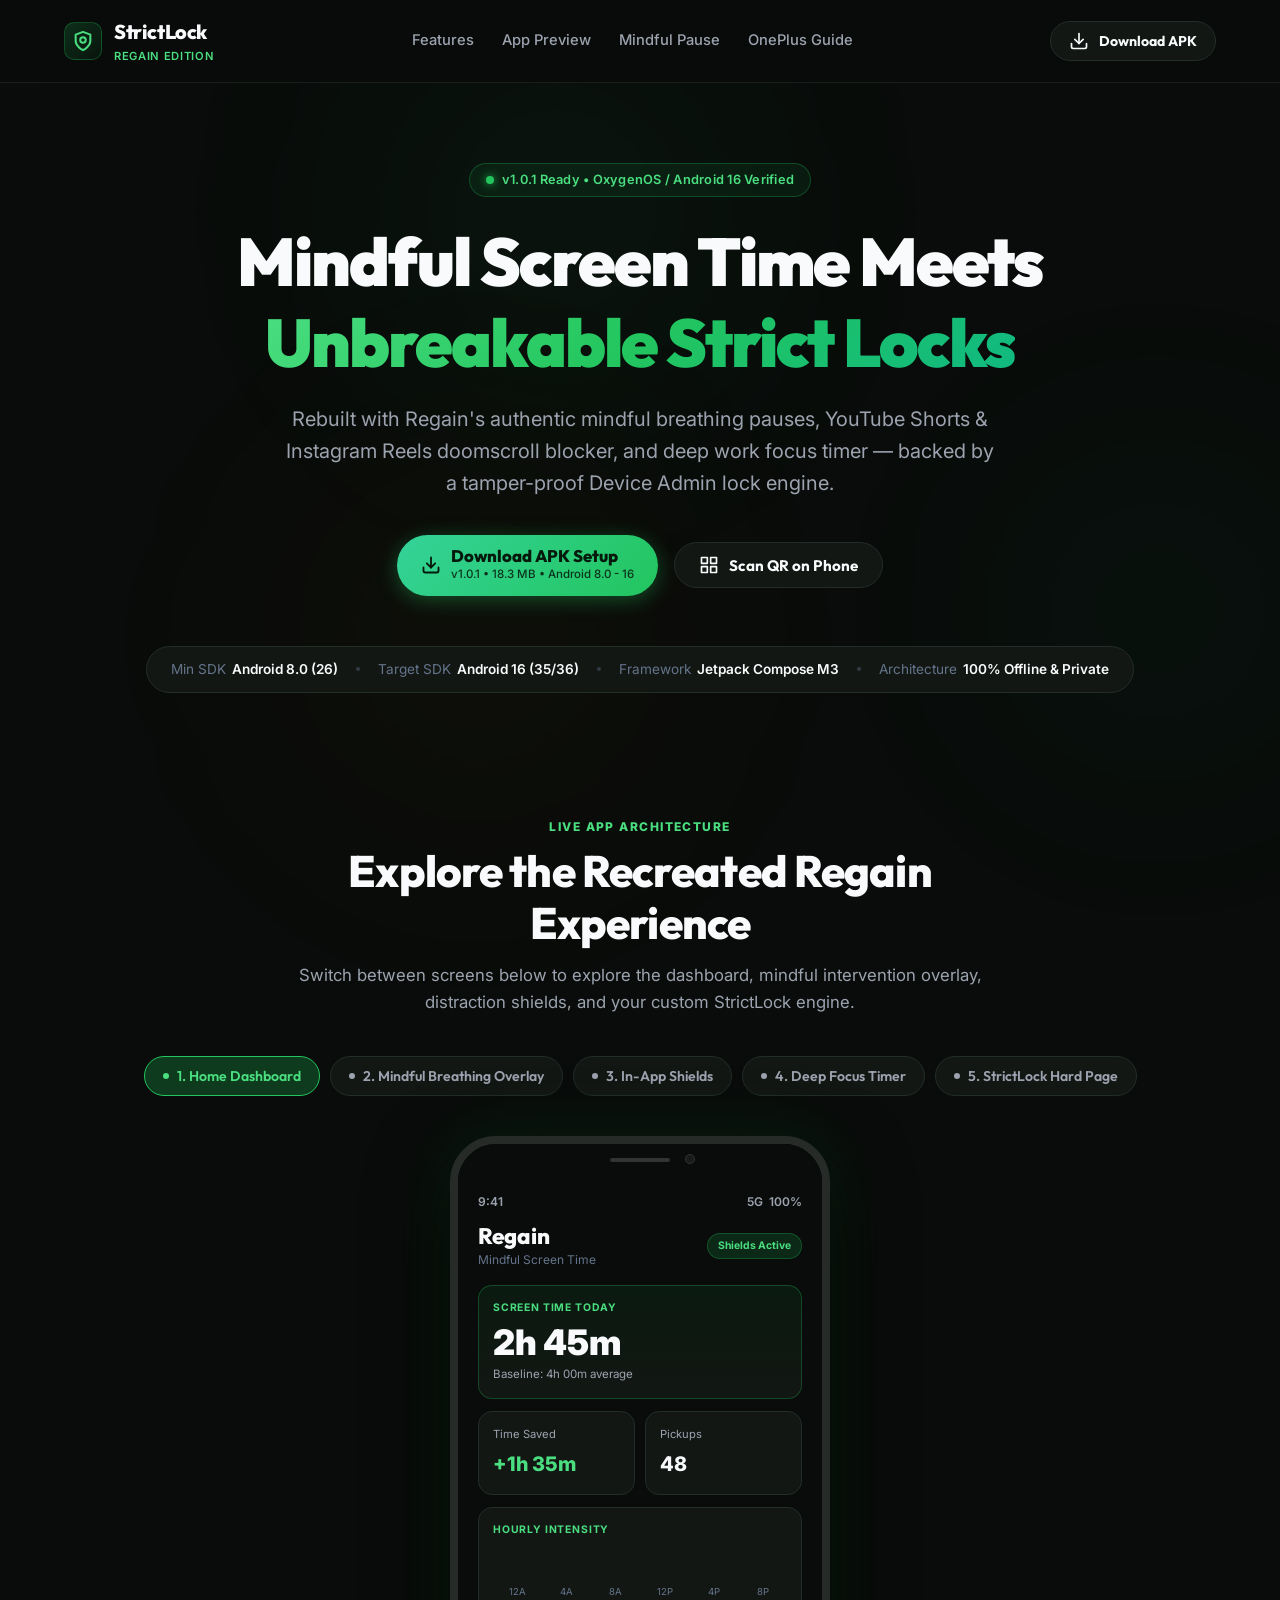
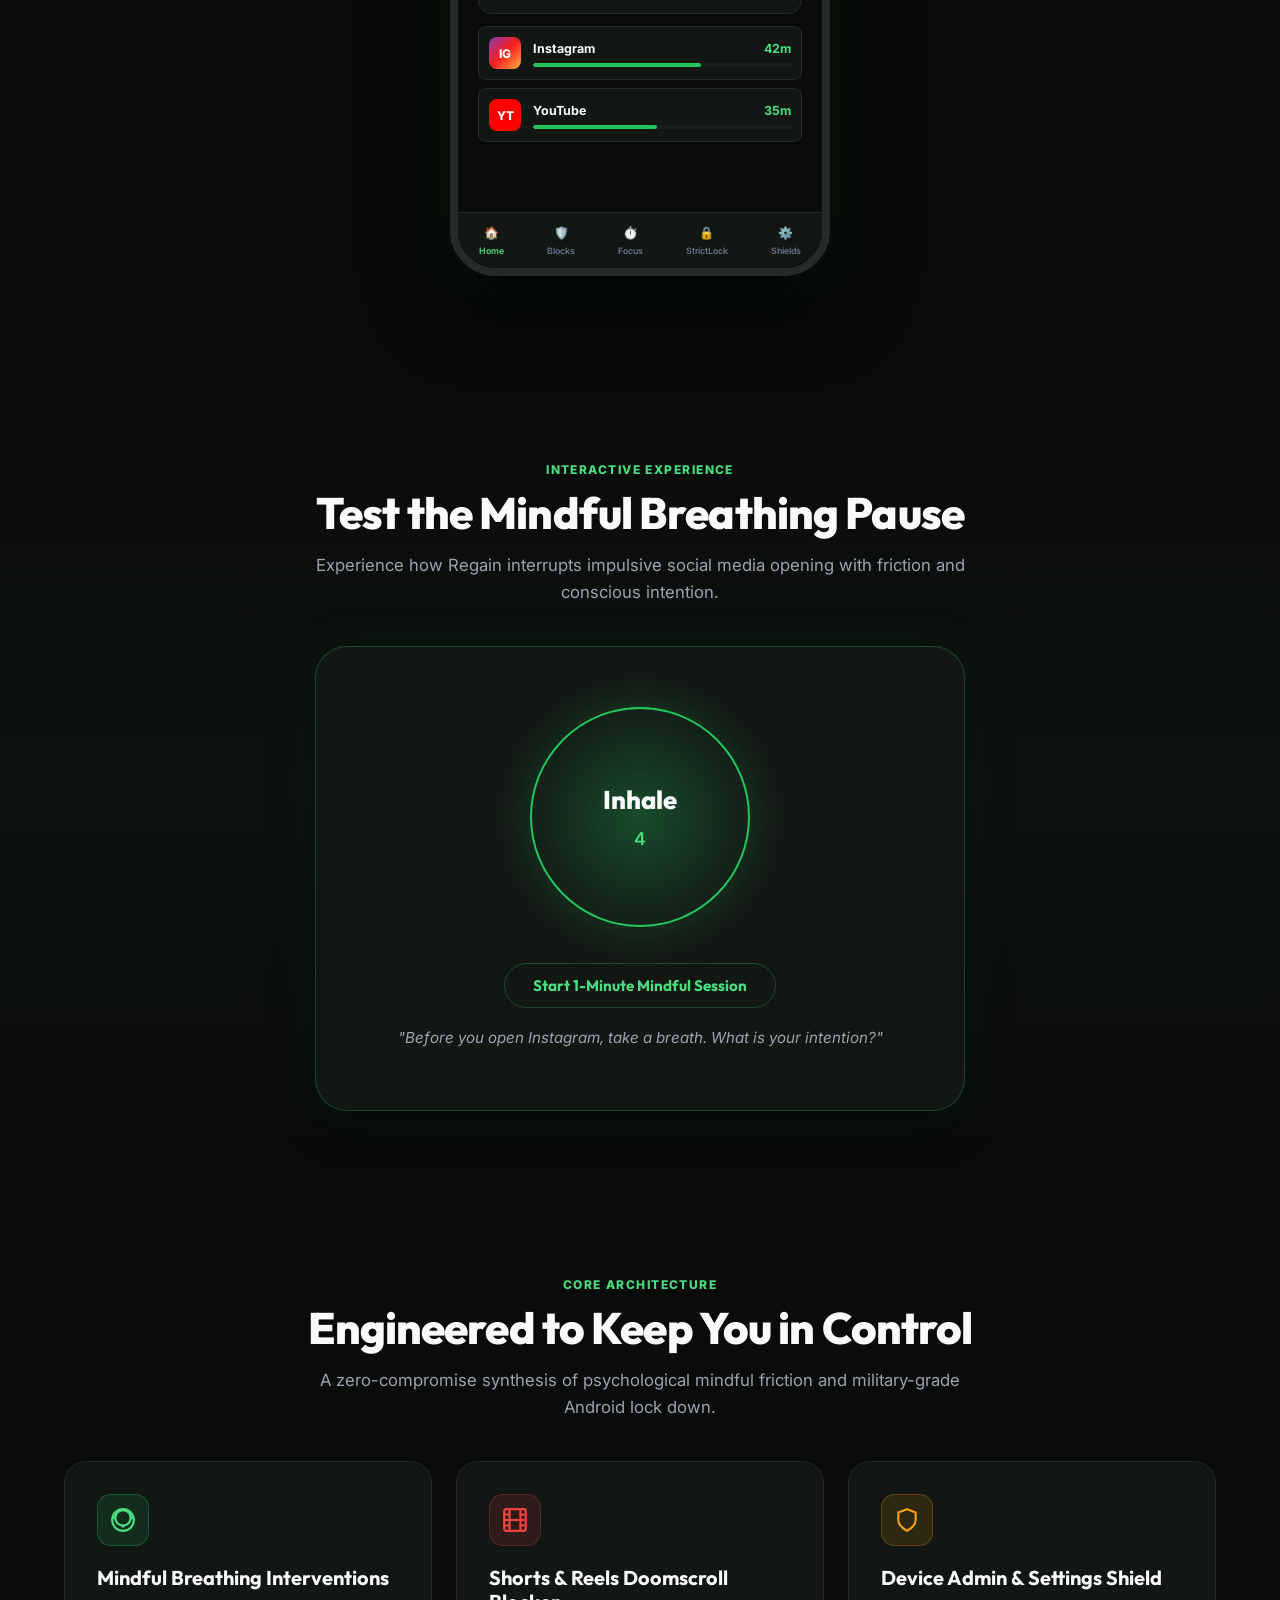
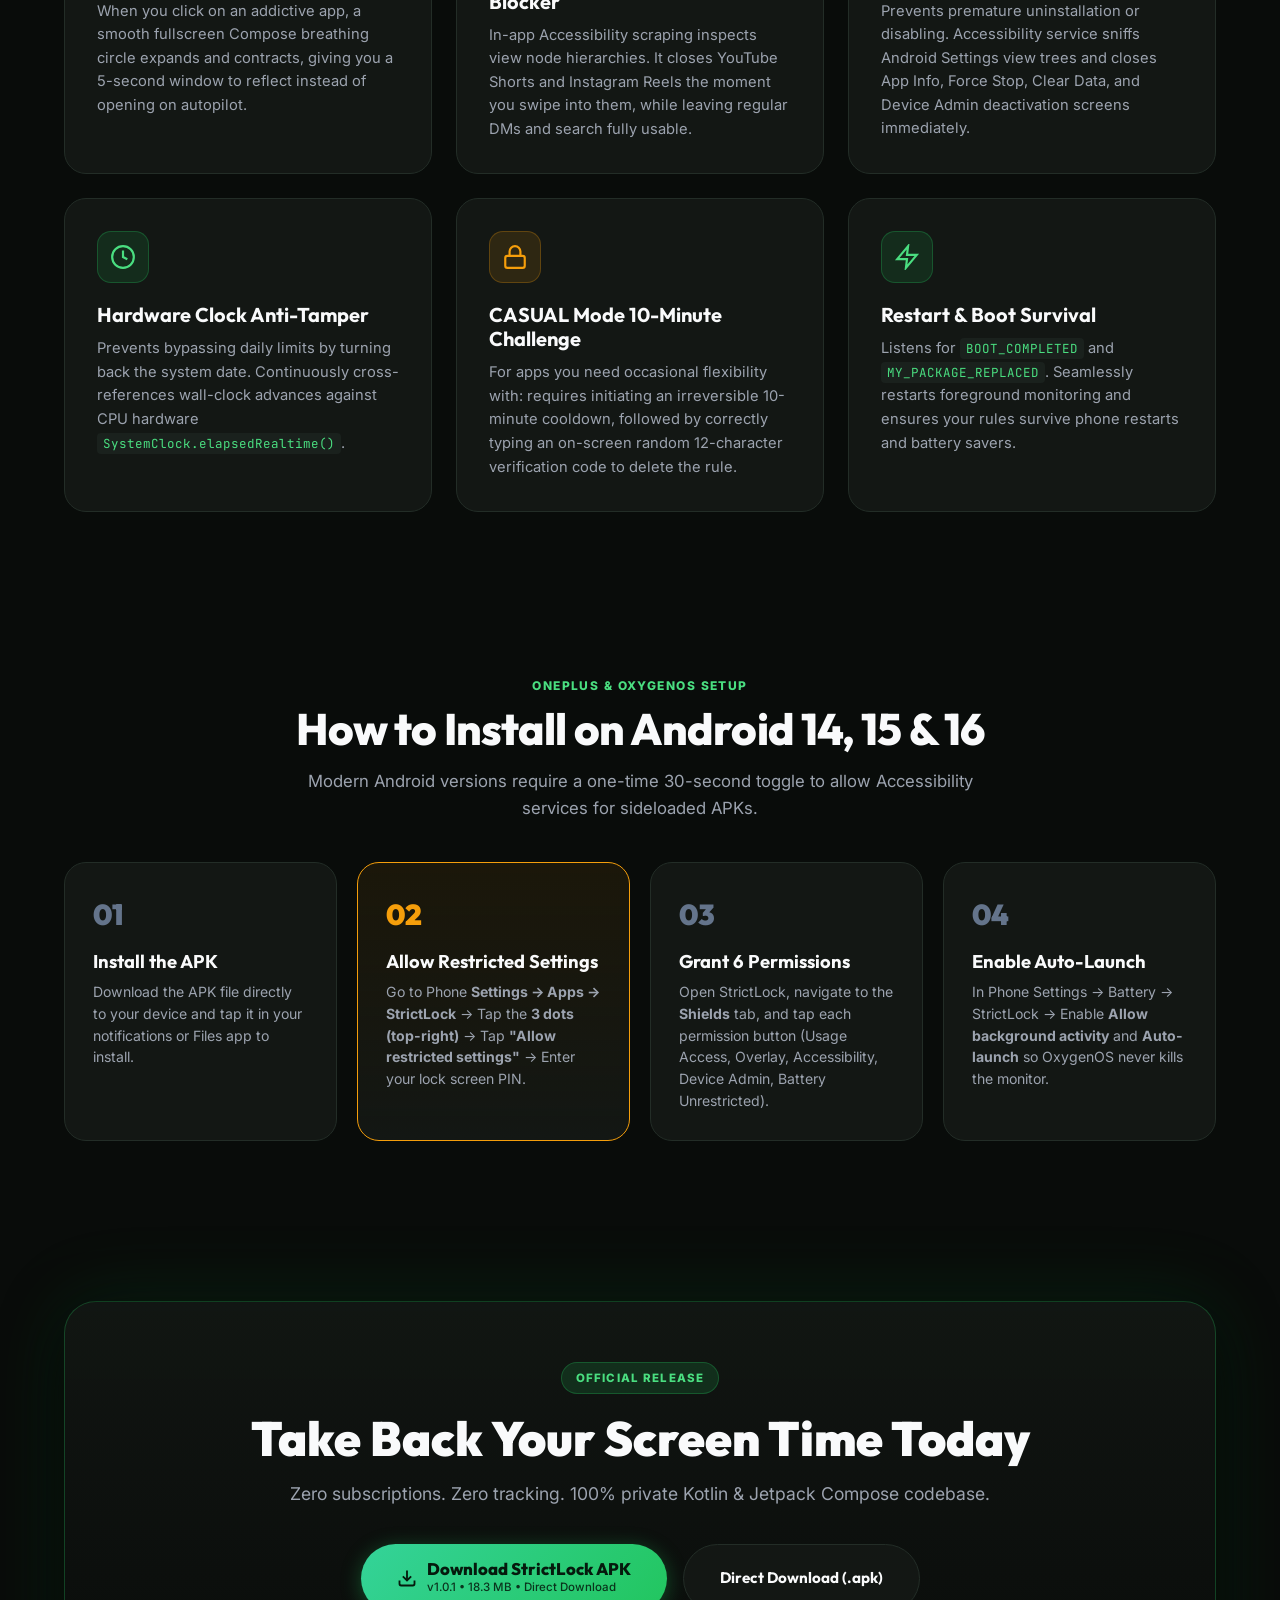
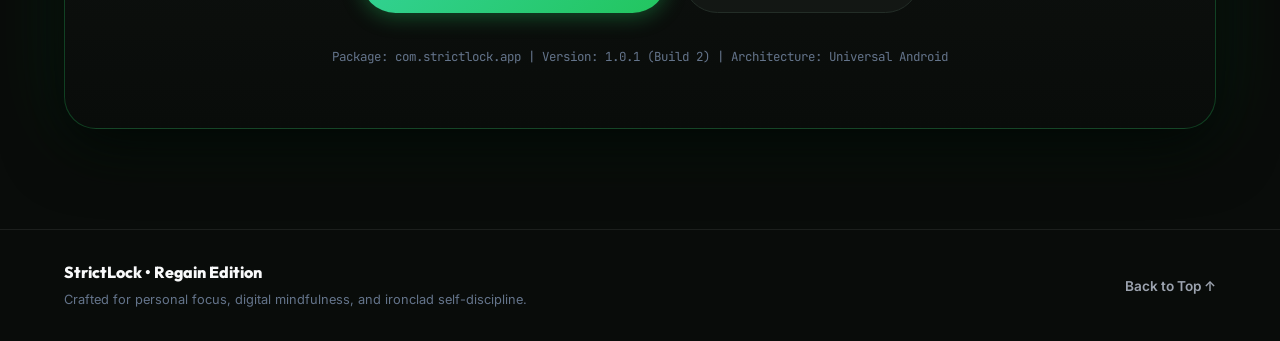
==== index.html @ 37abadc5 "Host landing page at root directory for seamless Vercel deployment" ====
<!DOCTYPE html>
<html lang="en">
<head>
    <meta charset="UTF-8">
    <meta name="viewport" content="width=device-width, initial-scale=1.0">
    <title>StrictLock — Regain Edition | Mindful Screen Time & Unbreakable Blocker</title>
    <meta name="description" content="Download StrictLock (Regain Edition), the mindful screen time limiter with breathing interventions, Reels/Shorts blocker, and unbreakable Device Admin strict lockouts for Android 8 to 16.">
    <meta name="theme-color" content="#090C0A">
    <meta name="robots" content="index, follow">

    <!-- Open Graph / Facebook / WhatsApp -->
    <meta property="og:type" content="website">
    <meta property="og:title" content="StrictLock — Regain Edition | Mindful Screen Time & Unbreakable Blocker">
    <meta property="og:description" content="Mindful breathing interventions, Reels/Shorts doomscroll blocker, and unbreakable Device Admin strict lockouts for Android.">
    <meta property="og:site_name" content="StrictLock">

    <!-- Twitter -->
    <meta name="twitter:card" content="summary_large_image">
    <meta name="twitter:title" content="StrictLock — Regain Edition">
    <meta name="twitter:description" content="Mindful breathing interventions, Reels/Shorts doomscroll blocker, and unbreakable Device Admin strict lockouts for Android.">

    <!-- Inline SVG Favicon -->
    <link rel="icon" type="image/svg+xml" href="data:image/svg+xml,%3Csvg xmlns='http://www.w3.org/2000/svg' viewBox='0 0 24 24' fill='none' stroke='%2322C55E' stroke-width='2.2' stroke-linecap='round' stroke-linejoin='round'%3E%3Cpath d='M12 22s8-4 8-10V5l-8-3-8 3v7c0 6 8 10 8 10z'/%3E%3Ccircle cx='12' cy='11' r='3'/%3E%3C/svg%3E">

    <!-- Google Fonts -->
    <link rel="preconnect" href="https://fonts.googleapis.com">
    <link rel="preconnect" href="https://fonts.gstatic.com" crossorigin>
    <link href="https://fonts.googleapis.com/css2?family=Outfit:wght@300;400;500;600;700;800;900&family=Inter:wght@400;500;600;700&family=JetBrains+Mono:wght@400;600&display=swap" rel="stylesheet">
    
    <link rel="stylesheet" href="style.css">
</head>
<body>

    <!-- Ambient Glowing Background Orbs -->
    <div class="glow-orb orb-1"></div>
    <div class="glow-orb orb-2"></div>
    <div class="glow-orb orb-3"></div>

    <!-- Navigation Bar -->
    <header class="navbar" id="navbar">
        <div class="nav-container">
            <a href="#hero" class="nav-brand">
                <div class="brand-logo">
                    <svg viewBox="0 0 24 24" fill="none" stroke="currentColor" stroke-width="2.2" stroke-linecap="round" stroke-linejoin="round">
                        <path d="M12 22s8-4 8-10V5l-8-3-8 3v7c0 6 8 10 8 10z"/>
                        <circle cx="12" cy="11" r="3"/>
                    </svg>
                </div>
                <div class="brand-text">
                    <span class="brand-name">StrictLock</span>
                    <span class="brand-tag">Regain Edition</span>
                </div>
            </a>

            <nav class="nav-links">
                <a href="#features" class="nav-link">Features</a>
                <a href="#interactive-preview" class="nav-link">App Preview</a>
                <a href="#breathing-demo" class="nav-link">Mindful Pause</a>
                <a href="#oneplus-guide" class="nav-link">OnePlus Guide</a>
            </nav>

            <div class="nav-actions">
                <a href="StrictLock-Regain-v1.0.1.apk" download="StrictLock-Regain-v1.0.1.apk" class="btn btn-nav" id="btn-nav-download">
                    <svg viewBox="0 0 24 24" fill="none" stroke="currentColor" stroke-width="2" stroke-linecap="round" stroke-linejoin="round">
                        <path d="M21 15v4a2 2 0 0 1-2 2H5a2 2 0 0 1-2-2v-4"/>
                        <polyline points="7 10 12 15 17 10"/>
                        <line x1="12" y1="15" x2="12" y2="3"/>
                    </svg>
                    <span>Download APK</span>
                </a>
            </div>
        </div>
    </header>

    <!-- Hero Section -->
    <section class="hero-section" id="hero">
        <div class="hero-container">
            <div class="hero-badge">
                <span class="badge-dot"></span>
                <span class="badge-text">v1.0.1 Ready • OxygenOS / Android 16 Verified</span>
            </div>

            <h1 class="hero-title">
                Mindful Screen Time Meets <span class="gradient-text">Unbreakable Strict Locks</span>
            </h1>

            <p class="hero-subtitle">
                Rebuilt with Regain's authentic mindful breathing pauses, YouTube Shorts & Instagram Reels doomscroll blocker, and deep work focus timer — backed by a tamper-proof Device Admin lock engine.
            </p>

            <div class="hero-cta-group">
                <a href="StrictLock-Regain-v1.0.1.apk" download="StrictLock-Regain-v1.0.1.apk" class="btn btn-primary" id="btn-hero-download">
                    <svg viewBox="0 0 24 24" fill="none" stroke="currentColor" stroke-width="2.2" stroke-linecap="round" stroke-linejoin="round">
                        <path d="M21 15v4a2 2 0 0 1-2 2H5a2 2 0 0 1-2-2v-4"/>
                        <polyline points="7 10 12 15 17 10"/>
                        <line x1="12" y1="15" x2="12" y2="3"/>
                    </svg>
                    <div class="btn-text-block">
                        <span class="btn-title">Download APK Setup</span>
                        <span class="btn-meta">v1.0.1 • 18.3 MB • Android 8.0 - 16</span>
                    </div>
                </a>

                <button class="btn btn-secondary" id="btn-qr-modal">
                    <svg viewBox="0 0 24 24" fill="none" stroke="currentColor" stroke-width="2" stroke-linecap="round" stroke-linejoin="round">
                        <rect x="3" y="3" width="7" height="7"/>
                        <rect x="14" y="3" width="7" height="7"/>
                        <rect x="14" y="14" width="7" height="7"/>
                        <rect x="3" y="14" width="7" height="7"/>
                    </svg>
                    <span>Scan QR on Phone</span>
                </button>
            </div>

            <!-- Tech Spec Chips -->
            <div class="hero-specs">
                <div class="spec-item">
                    <span class="spec-label">Min SDK</span>
                    <span class="spec-val">Android 8.0 (26)</span>
                </div>
                <div class="spec-divider"></div>
                <div class="spec-item">
                    <span class="spec-label">Target SDK</span>
                    <span class="spec-val">Android 16 (35/36)</span>
                </div>
                <div class="spec-divider"></div>
                <div class="spec-item">
                    <span class="spec-label">Framework</span>
                    <span class="spec-val">Jetpack Compose M3</span>
                </div>
                <div class="spec-divider"></div>
                <div class="spec-item">
                    <span class="spec-label">Architecture</span>
                    <span class="spec-val">100% Offline & Private</span>
                </div>
            </div>
        </div>
    </section>

    <!-- Interactive Interactive Phone Mockup Section -->
    <section class="preview-section" id="interactive-preview">
        <div class="section-container">
            <div class="section-header">
                <span class="section-tag">LIVE APP ARCHITECTURE</span>
                <h2 class="section-title">Explore the Recreated Regain Experience</h2>
                <p class="section-subtitle">Switch between screens below to explore the dashboard, mindful intervention overlay, distraction shields, and your custom StrictLock engine.</p>
            </div>

            <!-- Screen Selector Tabs -->
            <div class="preview-tabs" id="preview-tabs">
                <button class="preview-tab active" data-screen="dashboard">
                    <span class="tab-indicator"></span>
                    <span>1. Home Dashboard</span>
                </button>
                <button class="preview-tab" data-screen="overlay">
                    <span class="tab-indicator"></span>
                    <span>2. Mindful Breathing Overlay</span>
                </button>
                <button class="preview-tab" data-screen="blocks">
                    <span class="tab-indicator"></span>
                    <span>3. In-App Shields</span>
                </button>
                <button class="preview-tab" data-screen="focus">
                    <span class="tab-indicator"></span>
                    <span>4. Deep Focus Timer</span>
                </button>
                <button class="preview-tab" data-screen="strictlock">
                    <span class="tab-indicator"></span>
                    <span>5. StrictLock Hard Page</span>
                </button>
            </div>

            <!-- Device Frame Mockup Container -->
            <div class="device-wrapper">
                <div class="phone-frame">
                    <div class="phone-speaker"></div>
                    <div class="phone-camera"></div>

                    <!-- Screen Content Renderers -->
                    <div class="phone-screen" id="phone-screen">
                        
                        <!-- Screen 1: Dashboard -->
                        <div class="screen-view active" id="view-dashboard">
                            <div class="app-status-bar">
                                <span>9:41</span>
                                <div class="status-icons">
                                    <span>5G</span>
                                    <span>100%</span>
                                </div>
                            </div>
                            <div class="screen-header">
                                <div>
                                    <h3 class="app-title">Regain</h3>
                                    <p class="app-subtitle">Mindful Screen Time</p>
                                </div>
                                <span class="shield-badge">Shields Active</span>
                            </div>

                            <!-- Screen Time Hero -->
                            <div class="mock-card mock-hero">
                                <div class="mock-card-label">SCREEN TIME TODAY</div>
                                <div class="mock-hero-val">2h 45m</div>
                                <div class="mock-hero-sub">Baseline: 4h 00m average</div>
                            </div>

                            <!-- 2 Metrics -->
                            <div class="mock-row">
                                <div class="mock-card mock-half">
                                    <span class="metric-label">Time Saved</span>
                                    <span class="metric-val text-mint">+1h 35m</span>
                                </div>
                                <div class="mock-card mock-half">
                                    <span class="metric-label">Pickups</span>
                                    <span class="metric-val">48</span>
                                </div>
                            </div>

                            <!-- Hourly Bars -->
                            <div class="mock-card mock-chart-card">
                                <div class="mock-card-label">HOURLY INTENSITY</div>
                                <div class="mock-bars">
                                    <div class="bar-col"><div class="bar" style="height: 20%;"></div><span>12A</span></div>
                                    <div class="bar-col"><div class="bar" style="height: 10%;"></div><span>4A</span></div>
                                    <div class="bar-col"><div class="bar active" style="height: 65%;"></div><span>8A</span></div>
                                    <div class="bar-col"><div class="bar active" style="height: 90%;"></div><span>12P</span></div>
                                    <div class="bar-col"><div class="bar active" style="height: 70%;"></div><span>4P</span></div>
                                    <div class="bar-col"><div class="bar" style="height: 35%;"></div><span>8P</span></div>
                                </div>
                            </div>

                            <!-- Top Apps List -->
                            <div class="mock-apps-list">
                                <div class="mock-app-item">
                                    <div class="mock-app-icon icon-ig">IG</div>
                                    <div class="mock-app-details">
                                        <div class="mock-app-name-row">
                                            <span>Instagram</span>
                                            <span class="text-mint">42m</span>
                                        </div>
                                        <div class="mock-progress-track"><div class="mock-progress-fill" style="width: 65%;"></div></div>
                                    </div>
                                </div>
                                <div class="mock-app-item">
                                    <div class="mock-app-icon icon-yt">YT</div>
                                    <div class="mock-app-details">
                                        <div class="mock-app-name-row">
                                            <span>YouTube</span>
                                            <span class="text-mint">35m</span>
                                        </div>
                                        <div class="mock-progress-track"><div class="mock-progress-fill" style="width: 48%;"></div></div>
                                    </div>
                                </div>
                            </div>
                        </div>

                        <!-- Screen 2: Breathing Overlay -->
                        <div class="screen-view" id="view-overlay">
                            <div class="overlay-mock-content">
                                <div class="overlay-app-header">
                                    <div class="mock-app-icon icon-ig big-icon">IG</div>
                                    <div class="overlay-app-title">Instagram</div>
                                </div>

                                <div class="breathing-circle-wrapper">
                                    <div class="circle-outer"></div>
                                    <div class="circle-mid"></div>
                                    <div class="circle-core">
                                        <svg viewBox="0 0 24 24" fill="none" stroke="currentColor" stroke-width="2">
                                            <path d="M12 22s8-4 8-10V5l-8-3-8 3v7c0 6 8 10 8 10z"/>
                                        </svg>
                                    </div>
                                </div>

                                <div class="overlay-message-block">
                                    <h4 class="overlay-heading text-crimson">Daily Limit Reached</h4>
                                    <p class="overlay-body">Strict Mode Protection is active.<br>No extensions or bypasses allowed today.</p>
                                </div>

                                <button class="overlay-btn-home">EXIT TO HOME SCREEN</button>
                            </div>
                        </div>

                        <!-- Screen 3: Blocks -->
                        <div class="screen-view" id="view-blocks">
                            <div class="screen-header">
                                <div>
                                    <h3 class="app-title">Distraction Shields</h3>
                                    <p class="app-subtitle">Regain Anti-Tamper & Nudges</p>
                                </div>
                            </div>

                            <div class="mock-setting-card">
                                <div class="setting-icon icon-red">📹</div>
                                <div class="setting-info">
                                    <div class="setting-title">Block Shorts & Reels</div>
                                    <div class="setting-desc">Auto-closes doomscrolling reels while keeping search & messages.</div>
                                </div>
                                <div class="mock-switch on"></div>
                            </div>

                            <div class="mock-setting-card">
                                <div class="setting-icon icon-mint">🍃</div>
                                <div class="setting-info">
                                    <div class="setting-title">Mindful Pause</div>
                                    <div class="setting-desc">5-second breathing circle reflection before opening apps.</div>
                                </div>
                                <div class="mock-switch on"></div>
                            </div>

                            <div class="mock-setting-card">
                                <div class="setting-icon icon-mint">🔒</div>
                                <div class="setting-info">
                                    <div class="setting-title">Uninstall Protection</div>
                                    <div class="setting-desc">Device Admin + Accessibility closes Settings, Force Stop, & App Info.</div>
                                </div>
                                <div class="mock-switch on"></div>
                            </div>

                            <div class="mock-setting-card">
                                <div class="setting-icon icon-amber">🪟</div>
                                <div class="setting-info">
                                    <div class="setting-title">Split-Screen Shield</div>
                                    <div class="setting-desc">Blocks bypassing limits via multitasking split-windows.</div>
                                </div>
                                <div class="mock-switch on"></div>
                            </div>
                        </div>

                        <!-- Screen 4: Focus Timer -->
                        <div class="screen-view" id="view-focus">
                            <div class="screen-header">
                                <div>
                                    <h3 class="app-title">Focus Session</h3>
                                    <p class="app-subtitle">Deep Work Pomodoro</p>
                                </div>
                            </div>

                            <div class="mock-timer-circle">
                                <div class="timer-dial-outer">
                                    <div class="timer-time">23:45</div>
                                    <div class="timer-state text-mint">FOCUSING</div>
                                </div>
                            </div>

                            <div class="timer-chips-row">
                                <span class="chip">15m</span>
                                <span class="chip active">25m</span>
                                <span class="chip">45m</span>
                                <span class="chip">60m</span>
                            </div>

                            <button class="mock-btn-start">PAUSE</button>

                            <div class="mock-setting-card small-pad">
                                <div class="setting-info">
                                    <div class="setting-title">Strict Focus Mode</div>
                                    <div class="setting-desc">You cannot quit until the timer ends.</div>
                                </div>
                                <div class="mock-switch on"></div>
                            </div>
                        </div>

                        <!-- Screen 5: StrictLock Dedicated Page -->
                        <div class="screen-view" id="view-strictlock">
                            <div class="screen-header">
                                <div>
                                    <h3 class="app-title">StrictLock</h3>
                                    <p class="app-subtitle">Custom Multi-Day Rules</p>
                                </div>
                                <span class="badge-new-rule">+ New Rule</span>
                            </div>

                            <!-- Tamper Card -->
                            <div class="tamper-card-mini">
                                <span class="tamper-icon">🛡️</span>
                                <div>
                                    <div class="tamper-title">Clock Anti-Tamper Shield</div>
                                    <div class="tamper-desc">Hardware elapsed time verified vs wall clock.</div>
                                </div>
                            </div>

                            <!-- Strict Rule Card -->
                            <div class="rule-card-mini">
                                <div class="rule-top-row">
                                    <div class="mock-app-icon icon-rd">RD</div>
                                    <div class="rule-info">
                                        <div class="rule-title-row">
                                            <span>Reddit</span>
                                            <span class="badge-strict">STRICT</span>
                                        </div>
                                        <div class="rule-sub">12 calendar days left</div>
                                    </div>
                                </div>
                                <div class="rule-progress-row">
                                    <span>28m / 30m</span>
                                    <span class="text-crimson">Limit Near</span>
                                </div>
                                <div class="mock-progress-track"><div class="mock-progress-fill bg-crimson" style="width: 93%;"></div></div>
                                <div class="rule-footer">Locked by Strict Mode. No edits or deletions.</div>
                            </div>

                            <!-- Casual Rule Card -->
                            <div class="rule-card-mini">
                                <div class="rule-top-row">
                                    <div class="mock-app-icon icon-tk">TT</div>
                                    <div class="rule-info">
                                        <div class="rule-title-row">
                                            <span>TikTok</span>
                                            <span class="badge-casual">CASUAL</span>
                                        </div>
                                        <div class="rule-sub">25 calendar days left</div>
                                    </div>
                                </div>
                                <div class="rule-progress-row">
                                    <span>15m / 45m</span>
                                    <span class="text-mint">30m left</span>
                                </div>
                                <div class="mock-progress-track"><div class="mock-progress-fill" style="width: 33%;"></div></div>
                                <div class="rule-footer-btn">Requires 10m wait + verification code to unlock.</div>
                            </div>
                        </div>

                    </div>

                    <!-- Bottom Nav Simulator -->
                    <div class="phone-bottom-nav">
                        <div class="nav-item active"><span>🏠</span><small>Home</small></div>
                        <div class="nav-item"><span>🛡️</span><small>Blocks</small></div>
                        <div class="nav-item"><span>⏱️</span><small>Focus</small></div>
                        <div class="nav-item"><span>🔒</span><small>StrictLock</small></div>
                        <div class="nav-item"><span>⚙️</span><small>Shields</small></div>
                    </div>
                </div>
            </div>
        </div>
    </section>

    <!-- Interactive Breathing Simulator Section -->
    <section class="breathing-section" id="breathing-demo">
        <div class="section-container">
            <div class="section-header">
                <span class="section-tag">INTERACTIVE EXPERIENCE</span>
                <h2 class="section-title">Test the Mindful Breathing Pause</h2>
                <p class="section-subtitle">Experience how Regain interrupts impulsive social media opening with friction and conscious intention.</p>
            </div>

            <div class="breathing-widget-card">
                <div class="breathing-circle-interactive" id="breathing-circle">
                    <span class="breathing-phase-text" id="breathing-phase">Inhale</span>
                    <span class="breathing-counter" id="breathing-count">4</span>
                </div>

                <div class="breathing-controls">
                    <button class="btn btn-outline" id="btn-toggle-breathing">Start 1-Minute Mindful Session</button>
                    <p class="breathing-caption">"Before you open Instagram, take a breath. What is your intention?"</p>
                </div>
            </div>
        </div>
    </section>

    <!-- Feature Architecture Grid -->
    <section class="features-section" id="features">
        <div class="section-container">
            <div class="section-header">
                <span class="section-tag">CORE ARCHITECTURE</span>
                <h2 class="section-title">Engineered to Keep You in Control</h2>
                <p class="section-subtitle">A zero-compromise synthesis of psychological mindful friction and military-grade Android lock down.</p>
            </div>

            <div class="features-grid">
                
                <div class="feature-card">
                    <div class="feature-icon-box icon-mint-bg">
                        <svg viewBox="0 0 24 24" fill="none" stroke="currentColor" stroke-width="2">
                            <path d="M12 2a10 10 0 1 0 10 10A10 10 0 0 0 12 2zm1 14.93V17a1 1 0 0 1-2 0v-.07A7 7 0 0 1 5.07 11H5a1 1 0 0 1 0-2h.07A7 7 0 0 1 11 3.07V3a1 1 0 0 1 2 0v.07A7 7 0 0 1 18.93 9H19a1 1 0 0 1 0 2h-.07A7 7 0 0 1 13 16.93z"/>
                        </svg>
                    </div>
                    <h3 class="feature-title">Mindful Breathing Interventions</h3>
                    <p class="feature-desc">When you click on an addictive app, a smooth fullscreen Compose breathing circle expands and contracts, giving you a 5-second window to reflect instead of opening on autopilot.</p>
                </div>

                <div class="feature-card">
                    <div class="feature-icon-box icon-crimson-bg">
                        <svg viewBox="0 0 24 24" fill="none" stroke="currentColor" stroke-width="2">
                            <rect x="2" y="2" width="20" height="20" rx="2.18" ry="2.18"/>
                            <line x1="7" y1="2" x2="7" y2="22"/>
                            <line x1="17" y1="2" x2="17" y2="22"/>
                            <line x1="2" y1="12" x2="22" y2="12"/>
                            <line x1="2" y1="7" x2="7" y2="7"/>
                            <line x1="2" y1="17" x2="7" y2="17"/>
                            <line x1="17" y1="17" x2="22" y2="17"/>
                            <line x1="17" y1="7" x2="22" y2="7"/>
                        </svg>
                    </div>
                    <h3 class="feature-title">Shorts & Reels Doomscroll Blocker</h3>
                    <p class="feature-desc">In-app Accessibility scraping inspects view node hierarchies. It closes YouTube Shorts and Instagram Reels the moment you swipe into them, while leaving regular DMs and search fully usable.</p>
                </div>

                <div class="feature-card">
                    <div class="feature-icon-box icon-amber-bg">
                        <svg viewBox="0 0 24 24" fill="none" stroke="currentColor" stroke-width="2">
                            <path d="M12 22s8-4 8-10V5l-8-3-8 3v7c0 6 8 10 8 10z"/>
                        </svg>
                    </div>
                    <h3 class="feature-title">Device Admin & Settings Shield</h3>
                    <p class="feature-desc">Prevents premature uninstallation or disabling. Accessibility service sniffs Android Settings view trees and closes App Info, Force Stop, Clear Data, and Device Admin deactivation screens immediately.</p>
                </div>

                <div class="feature-card">
                    <div class="feature-icon-box icon-mint-bg">
                        <svg viewBox="0 0 24 24" fill="none" stroke="currentColor" stroke-width="2">
                            <circle cx="12" cy="12" r="10"/>
                            <polyline points="12 6 12 12 16 14"/>
                        </svg>
                    </div>
                    <h3 class="feature-title">Hardware Clock Anti-Tamper</h3>
                    <p class="feature-desc">Prevents bypassing daily limits by turning back the system date. Continuously cross-references wall-clock advances against CPU hardware <code>SystemClock.elapsedRealtime()</code>.</p>
                </div>

                <div class="feature-card">
                    <div class="feature-icon-box icon-amber-bg">
                        <svg viewBox="0 0 24 24" fill="none" stroke="currentColor" stroke-width="2">
                            <rect x="3" y="11" width="18" height="11" rx="2" ry="2"/>
                            <path d="M7 11V7a5 5 0 0 1 10 0v4"/>
                        </svg>
                    </div>
                    <h3 class="feature-title">CASUAL Mode 10-Minute Challenge</h3>
                    <p class="feature-desc">For apps you need occasional flexibility with: requires initiating an irreversible 10-minute cooldown, followed by correctly typing an on-screen random 12-character verification code to delete the rule.</p>
                </div>

                <div class="feature-card">
                    <div class="feature-icon-box icon-mint-bg">
                        <svg viewBox="0 0 24 24" fill="none" stroke="currentColor" stroke-width="2">
                            <path d="M13 2L3 14h9l-1 8 10-12h-9l1-8z"/>
                        </svg>
                    </div>
                    <h3 class="feature-title">Restart & Boot Survival</h3>
                    <p class="feature-desc">Listens for <code>BOOT_COMPLETED</code> and <code>MY_PACKAGE_REPLACED</code>. Seamlessly restarts foreground monitoring and ensures your rules survive phone restarts and battery savers.</p>
                </div>

            </div>
        </div>
    </section>

    <!-- OnePlus OxygenOS (Android 16) Guide -->
    <section class="guide-section" id="oneplus-guide">
        <div class="section-container">
            <div class="section-header">
                <span class="section-tag">ONEPLUS & OXYGENOS SETUP</span>
                <h2 class="section-title">How to Install on Android 14, 15 & 16</h2>
                <p class="section-subtitle">Modern Android versions require a one-time 30-second toggle to allow Accessibility services for sideloaded APKs.</p>
            </div>

            <div class="guide-steps-grid">
                
                <div class="step-card">
                    <div class="step-number">01</div>
                    <h4 class="step-title">Install the APK</h4>
                    <p class="step-desc">Download the APK file directly to your device and tap it in your notifications or Files app to install.</p>
                </div>

                <div class="step-card highlight-step">
                    <div class="step-number">02</div>
                    <h4 class="step-title">Allow Restricted Settings</h4>
                    <p class="step-desc">Go to Phone <strong>Settings -> Apps -> StrictLock</strong> -> Tap the <strong>3 dots (top-right)</strong> -> Tap <strong>"Allow restricted settings"</strong> -> Enter your lock screen PIN.</p>
                </div>

                <div class="step-card">
                    <div class="step-number">03</div>
                    <h4 class="step-title">Grant 6 Permissions</h4>
                    <p class="step-desc">Open StrictLock, navigate to the <strong>Shields</strong> tab, and tap each permission button (Usage Access, Overlay, Accessibility, Device Admin, Battery Unrestricted).</p>
                </div>

                <div class="step-card">
                    <div class="step-number">04</div>
                    <h4 class="step-title">Enable Auto-Launch</h4>
                    <p class="step-desc">In Phone Settings -> Battery -> StrictLock -> Enable <strong>Allow background activity</strong> and <strong>Auto-launch</strong> so OxygenOS never kills the monitor.</p>
                </div>

            </div>
        </div>
    </section>

    <!-- Download CTA Hub -->
    <section class="download-section" id="download">
        <div class="download-container">
            <div class="download-card">
                <span class="download-badge">OFFICIAL RELEASE</span>
                <h2 class="download-heading">Take Back Your Screen Time Today</h2>
                <p class="download-sub">Zero subscriptions. Zero tracking. 100% private Kotlin & Jetpack Compose codebase.</p>

                <div class="download-action-row">
                    <a href="StrictLock-Regain-v1.0.1.apk" download="StrictLock-Regain-v1.0.1.apk" class="btn btn-primary big-btn" id="btn-final-download">
                        <svg viewBox="0 0 24 24" fill="none" stroke="currentColor" stroke-width="2.2">
                            <path d="M21 15v4a2 2 0 0 1-2 2H5a2 2 0 0 1-2-2v-4"/>
                            <polyline points="7 10 12 15 17 10"/>
                            <line x1="12" y1="15" x2="12" y2="3"/>
                        </svg>
                        <div class="btn-text-block">
                            <span class="btn-title">Download StrictLock APK</span>
                            <span class="btn-meta">v1.0.1 • 18.3 MB • Direct Download</span>
                        </div>
                    </a>

                    <a href="StrictLock-Regain-v1.0.1.apk" download="StrictLock-Regain-v1.0.1.apk" class="btn btn-secondary big-btn">
                        <span>Direct Download (.apk)</span>
                    </a>
                </div>

                <div class="checksum-info">
                    <code>Package: com.strictlock.app | Version: 1.0.1 (Build 2) | Architecture: Universal Android</code>
                </div>
            </div>
        </div>
    </section>

    <!-- Footer -->
    <footer class="footer">
        <div class="footer-container">
            <div class="footer-left">
                <span class="footer-brand">StrictLock • Regain Edition</span>
                <p class="footer-copy">Crafted for personal focus, digital mindfulness, and ironclad self-discipline.</p>
            </div>
            <div class="footer-right">
                <a href="#hero">Back to Top ↑</a>
            </div>
        </div>
    </footer>

    <!-- QR Code Modal Dialog -->
    <div class="modal-overlay" id="qr-modal">
        <div class="modal-content">
            <button class="modal-close" id="btn-close-modal">&times;</button>
            <h3 class="modal-title">Scan to Download on Phone</h3>
            <p class="modal-desc">Point your phone's camera at the QR code below while on the same Wi-Fi network:</p>
            
            <div class="qr-container" id="qr-placeholder">
                <!-- Dynamic SVG QR Code will be rendered here -->
            </div>

            <div class="qr-url-box">
                <div class="qr-network-url" id="network-url-text">http://10.146.8.144:3000/StrictLock-Regain-v1.0.1.apk</div>
                <button class="btn btn-copy" id="btn-copy-url">
                    <svg viewBox="0 0 24 24" width="16" height="16" fill="none" stroke="currentColor" stroke-width="2">
                        <rect x="9" y="9" width="13" height="13" rx="2" ry="2"></rect>
                        <path d="M5 15H4a2 2 0 0 1-2-2V4a2 2 0 0 1 2-2h9a2 2 0 0 1 2 2v1"></path>
                    </svg>
                    <span id="copy-text">Copy</span>
                </button>
            </div>

            <p class="qr-hint">Make sure your phone is connected to the same Wi-Fi, or open this URL directly in Chrome/Brave on your phone.</p>
        </div>
    </div>

    <script src="main.js"></script>
</body>
</html>
---- style.css ----
/* ==========================================================================
   StrictLock (Regain Edition) — World-Class Design System
   Palette: Deep Obsidian (#090C0A), Elevated Slate (#131714), Mint (#22C55E)
   ========================================================================== */

:root {
    --bg-dark: #090C0A;
    --bg-surface: #131714;
    --bg-surface-elevated: #1A211D;
    --bg-glass: rgba(19, 23, 20, 0.75);
    
    --border-subtle: rgba(255, 255, 255, 0.08);
    --border-green: rgba(34, 197, 94, 0.28);
    --border-card: #232D27;

    --mint-primary: #22C55E;
    --mint-light: #4ADE80;
    --mint-glow: rgba(34, 197, 94, 0.25);
    --mint-dark: #15803D;

    --amber-warning: #F59E0B;
    --amber-glow: rgba(245, 158, 11, 0.22);

    --crimson-strict: #EF4444;
    --crimson-glow: rgba(239, 68, 68, 0.25);

    --text-primary: #F9FAFB;
    --text-secondary: #9CA3AF;
    --text-muted: #64748B;

    --font-heading: 'Outfit', sans-serif;
    --font-body: 'Inter', sans-serif;
    --font-mono: 'JetBrains Mono', monospace;

    --radius-sm: 8px;
    --radius-md: 14px;
    --radius-lg: 22px;
    --radius-xl: 32px;
    --radius-pill: 9999px;

    --transition-fast: 0.18s cubic-bezier(0.4, 0, 0.2, 1);
    --transition-smooth: 0.32s cubic-bezier(0.16, 1, 0.3, 1);
}

/* Base Reset */
*, *::before, *::after {
    margin: 0;
    padding: 0;
    box-sizing: border-box;
}

html {
    scroll-behavior: smooth;
    background-color: var(--bg-dark);
    color: var(--text-primary);
    font-family: var(--font-body);
    font-size: 16px;
    line-height: 1.6;
    overflow-x: hidden;
    -webkit-font-smoothing: antialiased;
}

body {
    position: relative;
    min-height: 100vh;
    background-color: var(--bg-dark);
    overflow-x: hidden;
}

/* Ambient Background Glowing Orbs */
.glow-orb {
    position: fixed;
    border-radius: 50%;
    filter: blur(120px);
    pointer-events: none;
    z-index: 0;
    opacity: 0.65;
}

.orb-1 {
    top: -10%;
    left: 20%;
    width: 600px;
    height: 600px;
    background: radial-gradient(circle, rgba(34, 197, 94, 0.12) 0%, transparent 70%);
}

.orb-2 {
    top: 40%;
    right: -10%;
    width: 500px;
    height: 500px;
    background: radial-gradient(circle, rgba(16, 185, 129, 0.1) 0%, transparent 70%);
}

.orb-3 {
    bottom: -10%;
    left: 10%;
    width: 700px;
    height: 700px;
    background: radial-gradient(circle, rgba(245, 158, 11, 0.06) 0%, transparent 70%);
}

/* Typography Helpers */
h1, h2, h3, h4 {
    font-family: var(--font-heading);
    color: var(--text-primary);
    line-height: 1.2;
}

.gradient-text {
    background: linear-gradient(135deg, #4ADE80 0%, #22C55E 50%, #10B981 100%);
    -webkit-background-clip: text;
    -webkit-text-fill-color: transparent;
}

.text-mint { color: var(--mint-light); }
.text-crimson { color: var(--crimson-strict); }
.text-amber { color: var(--amber-warning); }

/* Common Container */
.section-container, .hero-container, .nav-container, .download-container, .footer-container {
    max-width: 1200px;
    margin: 0 auto;
    padding: 0 24px;
    position: relative;
    z-index: 1;
}

/* Buttons */
.btn {
    display: inline-flex;
    align-items: center;
    justify-content: center;
    gap: 10px;
    padding: 12px 24px;
    border-radius: var(--radius-pill);
    font-family: var(--font-heading);
    font-weight: 700;
    font-size: 0.95rem;
    text-decoration: none;
    border: none;
    cursor: pointer;
    transition: all var(--transition-smooth);
}

.btn svg {
    width: 20px;
    height: 20px;
    flex-shrink: 0;
}

.btn-primary {
    background: linear-gradient(135deg, #34D399 0%, #22C55E 100%);
    color: #051A0D;
    box-shadow: 0 4px 20px rgba(34, 197, 94, 0.35);
}

.btn-primary:hover {
    transform: translateY(-2px);
    box-shadow: 0 8px 30px rgba(34, 197, 94, 0.5);
    background: linear-gradient(135deg, #4ADE80 0%, #22C55E 100%);
}

.btn-secondary {
    background: var(--bg-surface);
    color: var(--text-primary);
    border: 1px solid var(--border-card);
}

.btn-secondary:hover {
    background: var(--bg-surface-elevated);
    border-color: var(--mint-primary);
    color: var(--mint-light);
    transform: translateY(-2px);
}

.btn-outline {
    background: transparent;
    color: var(--mint-light);
    border: 1px solid var(--border-green);
    padding: 12px 28px;
}

.btn-outline:hover {
    background: var(--mint-glow);
    border-color: var(--mint-primary);
    transform: translateY(-2px);
}

.btn-nav {
    background: var(--bg-surface);
    color: var(--text-primary);
    border: 1px solid var(--border-card);
    font-size: 0.88rem;
    padding: 8px 18px;
}

.btn-nav:hover {
    background: var(--mint-primary);
    color: #051A0D;
    border-color: var(--mint-primary);
}

.btn-text-block {
    display: flex;
    flex-direction: column;
    text-align: left;
}

.btn-title {
    font-size: 1.05rem;
    font-weight: 800;
    line-height: 1.1;
}

.btn-meta {
    font-size: 0.72rem;
    opacity: 0.85;
    font-family: var(--font-body);
    font-weight: 500;
}

/* ==========================================================================
   Navigation Bar
   ========================================================================== */
.navbar {
    position: sticky;
    top: 0;
    width: 100%;
    z-index: 100;
    background: rgba(9, 12, 10, 0.82);
    backdrop-filter: blur(18px);
    border-bottom: 1px solid var(--border-subtle);
    padding: 16px 0;
    transition: all var(--transition-smooth);
}

.nav-container {
    display: flex;
    align-items: center;
    justify-content: space-between;
}

.nav-brand {
    display: flex;
    align-items: center;
    gap: 12px;
    text-decoration: none;
}

.brand-logo {
    width: 38px;
    height: 38px;
    border-radius: 10px;
    background: linear-gradient(135deg, rgba(34, 197, 94, 0.2) 0%, rgba(34, 197, 94, 0.05) 100%);
    border: 1px solid var(--border-green);
    display: flex;
    align-items: center;
    justify-content: center;
    color: var(--mint-light);
}

.brand-logo svg {
    width: 22px;
    height: 22px;
}

.brand-text {
    display: flex;
    flex-direction: column;
}

.brand-name {
    font-family: var(--font-heading);
    font-size: 1.25rem;
    font-weight: 800;
    color: var(--text-primary);
    letter-spacing: -0.02em;
}

.brand-tag {
    font-size: 0.7rem;
    font-weight: 600;
    color: var(--mint-light);
    letter-spacing: 0.06em;
    text-transform: uppercase;
}

.nav-links {
    display: flex;
    align-items: center;
    gap: 28px;
}

.nav-link {
    color: var(--text-secondary);
    text-decoration: none;
    font-size: 0.92rem;
    font-weight: 500;
    transition: color var(--transition-fast);
}

.nav-link:hover {
    color: var(--mint-light);
}

/* ==========================================================================
   Hero Section
   ========================================================================== */
.hero-section {
    padding: 80px 0 60px;
    text-align: center;
    position: relative;
    z-index: 2;
}

.hero-badge {
    display: inline-flex;
    align-items: center;
    gap: 8px;
    background: rgba(34, 197, 94, 0.08);
    border: 1px solid var(--border-green);
    padding: 6px 16px;
    border-radius: var(--radius-pill);
    margin-bottom: 24px;
}

.badge-dot {
    width: 8px;
    height: 8px;
    border-radius: 50%;
    background: var(--mint-primary);
    box-shadow: 0 0 10px var(--mint-primary);
    animation: pulse 2s infinite;
}

.badge-text {
    font-size: 0.8rem;
    font-weight: 600;
    color: var(--mint-light);
    letter-spacing: 0.02em;
}

.hero-title {
    font-size: clamp(2.5rem, 5.5vw, 4.2rem);
    font-weight: 900;
    letter-spacing: -0.03em;
    max-width: 900px;
    margin: 0 auto 20px;
}

.hero-subtitle {
    font-size: clamp(1.05rem, 2vw, 1.25rem);
    color: var(--text-secondary);
    max-width: 720px;
    margin: 0 auto 36px;
    font-weight: 400;
    line-height: 1.6;
}

.hero-cta-group {
    display: flex;
    align-items: center;
    justify-content: center;
    gap: 16px;
    flex-wrap: wrap;
    margin-bottom: 50px;
}

.hero-specs {
    display: inline-flex;
    align-items: center;
    gap: 18px;
    background: var(--bg-surface);
    border: 1px solid var(--border-card);
    padding: 12px 24px;
    border-radius: var(--radius-pill);
    font-size: 0.85rem;
    flex-wrap: wrap;
    justify-content: center;
}

.spec-item {
    display: flex;
    align-items: center;
    gap: 6px;
}

.spec-label {
    color: var(--text-muted);
}

.spec-val {
    color: var(--text-primary);
    font-weight: 600;
}

.spec-divider {
    width: 4px;
    height: 4px;
    border-radius: 50%;
    background: var(--text-muted);
    opacity: 0.4;
}

/* ==========================================================================
   Section Headers
   ========================================================================== */
.section-header {
    text-align: center;
    max-width: 700px;
    margin: 0 auto 40px;
}

.section-tag {
    font-size: 0.75rem;
    font-weight: 800;
    letter-spacing: 0.12em;
    color: var(--mint-light);
    text-transform: uppercase;
    display: inline-block;
    margin-bottom: 8px;
}

.section-title {
    font-size: clamp(2rem, 3.5vw, 2.75rem);
    font-weight: 800;
    letter-spacing: -0.02em;
    margin-bottom: 12px;
}

.section-subtitle {
    color: var(--text-secondary);
    font-size: 1.05rem;
}

/* ==========================================================================
   Interactive Phone Showcase
   ========================================================================== */
.preview-section {
    padding: 60px 0 100px;
}

.preview-tabs {
    display: flex;
    justify-content: center;
    gap: 10px;
    flex-wrap: wrap;
    margin-bottom: 40px;
}

.preview-tab {
    display: flex;
    align-items: center;
    gap: 8px;
    padding: 10px 18px;
    background: var(--bg-surface);
    border: 1px solid var(--border-card);
    border-radius: var(--radius-pill);
    color: var(--text-secondary);
    font-family: var(--font-heading);
    font-weight: 600;
    font-size: 0.88rem;
    cursor: pointer;
    transition: all var(--transition-fast);
}

.preview-tab:hover {
    color: var(--text-primary);
    border-color: var(--border-green);
}

.preview-tab.active {
    background: var(--mint-glow);
    border-color: var(--mint-primary);
    color: var(--mint-light);
}

.preview-tab .tab-indicator {
    width: 6px;
    height: 6px;
    border-radius: 50%;
    background: currentColor;
}

/* Device Frame */
.device-wrapper {
    display: flex;
    justify-content: center;
    position: relative;
}

.phone-frame {
    width: 380px;
    height: 740px;
    background: #000;
    border-radius: 46px;
    border: 8px solid #272B28;
    box-shadow: 0 25px 80px rgba(0, 0, 0, 0.8), 0 0 60px rgba(34, 197, 94, 0.15);
    position: relative;
    overflow: hidden;
    display: flex;
    flex-direction: column;
}

.phone-speaker {
    position: absolute;
    top: 14px;
    left: 50%;
    transform: translateX(-50%);
    width: 60px;
    height: 4px;
    background: #333;
    border-radius: 4px;
    z-index: 50;
}

.phone-camera {
    position: absolute;
    top: 10px;
    left: calc(50% + 45px);
    width: 10px;
    height: 10px;
    background: #1a1a1a;
    border-radius: 50%;
    border: 1px solid #333;
    z-index: 50;
}

.phone-screen {
    flex: 1;
    background: var(--bg-dark);
    overflow: hidden;
    position: relative;
    padding-top: 32px;
}

.screen-view {
    display: none;
    height: 100%;
    padding: 16px 20px;
    flex-direction: column;
    overflow-y: auto;
}

.screen-view.active {
    display: flex;
    animation: fadeIn 0.3s ease;
}

/* Mock App UI Elements */
.app-status-bar {
    display: flex;
    justify-content: space-between;
    font-size: 0.75rem;
    font-weight: 600;
    color: var(--text-secondary);
    margin-bottom: 12px;
}

.status-icons {
    display: flex;
    gap: 6px;
}

.screen-header {
    display: flex;
    justify-content: space-between;
    align-items: center;
    margin-bottom: 16px;
}

.app-title {
    font-size: 1.4rem;
    font-weight: 800;
}

.app-subtitle {
    font-size: 0.75rem;
    color: var(--text-muted);
}

.shield-badge {
    background: rgba(34, 197, 94, 0.15);
    border: 1px solid var(--border-green);
    color: var(--mint-light);
    font-size: 0.65rem;
    font-weight: 700;
    padding: 4px 10px;
    border-radius: var(--radius-pill);
}

.badge-new-rule {
    background: rgba(34, 197, 94, 0.15);
    color: var(--mint-light);
    font-size: 0.72rem;
    font-weight: 700;
    padding: 4px 10px;
    border-radius: 8px;
    border: 1px solid var(--border-green);
}

.mock-card {
    background: var(--bg-surface);
    border: 1px solid var(--border-card);
    border-radius: var(--radius-md);
    padding: 14px;
    margin-bottom: 12px;
}

.mock-card-label {
    font-size: 0.65rem;
    font-weight: 700;
    color: var(--mint-light);
    letter-spacing: 0.08em;
    margin-bottom: 6px;
}

.mock-hero {
    background: linear-gradient(180deg, rgba(34, 197, 94, 0.08) 0%, rgba(19, 23, 20, 1) 100%);
    border-color: var(--border-green);
    text-align: left;
}

.mock-hero-val {
    font-size: 2.2rem;
    font-weight: 900;
    color: var(--text-primary);
    line-height: 1.1;
}

.mock-hero-sub {
    font-size: 0.72rem;
    color: var(--text-secondary);
    margin-top: 4px;
}

.mock-row {
    display: flex;
    gap: 10px;
    margin-bottom: 12px;
}

.mock-half {
    flex: 1;
    margin-bottom: 0;
    display: flex;
    flex-direction: column;
}

.metric-label {
    font-size: 0.7rem;
    color: var(--text-secondary);
}

.metric-val {
    font-size: 1.25rem;
    font-weight: 800;
    margin-top: 4px;
}

/* Mock Hourly Chart */
.mock-bars {
    display: flex;
    justify-content: space-between;
    align-items: flex-end;
    height: 55px;
    padding-top: 8px;
}

.bar-col {
    display: flex;
    flex-direction: column;
    align-items: center;
    gap: 4px;
    flex: 1;
}

.bar {
    width: 14px;
    background: var(--bg-surface-elevated);
    border-radius: 4px 4px 0 0;
}

.bar.active {
    background: linear-gradient(180deg, var(--mint-light) 0%, var(--mint-primary) 100%);
}

.bar-col span {
    font-size: 0.6rem;
    color: var(--text-muted);
}

/* Mock App Items */
.mock-apps-list {
    display: flex;
    flex-direction: column;
    gap: 8px;
}

.mock-app-item {
    display: flex;
    align-items: center;
    gap: 12px;
    background: var(--bg-surface);
    border: 1px solid var(--border-card);
    padding: 10px;
    border-radius: var(--radius-sm);
}

.mock-app-icon {
    width: 32px;
    height: 32px;
    border-radius: 8px;
    display: flex;
    align-items: center;
    justify-content: center;
    font-size: 0.75rem;
    font-weight: 800;
    color: #fff;
    flex-shrink: 0;
}

.big-icon {
    width: 54px;
    height: 54px;
    font-size: 1.2rem;
    border-radius: 14px;
    margin: 0 auto 10px;
}

.icon-ig { background: linear-gradient(135deg, #833AB4, #FD1D1D, #FCB045); }
.icon-yt { background: #FF0000; }
.icon-rd { background: #FF4500; }
.icon-tk { background: #000; border: 1px solid #333; }

.mock-app-details {
    flex: 1;
}

.mock-app-name-row {
    display: flex;
    justify-content: space-between;
    font-size: 0.78rem;
    font-weight: 700;
    margin-bottom: 4px;
}

.mock-progress-track {
    width: 100%;
    height: 4px;
    background: var(--bg-surface-elevated);
    border-radius: 2px;
    overflow: hidden;
}

.mock-progress-fill {
    height: 100%;
    background: var(--mint-primary);
    border-radius: 2px;
}

.bg-crimson { background: var(--crimson-strict); }

/* Mock Breathing Screen (Overlay View) */
.overlay-mock-content {
    display: flex;
    flex-direction: column;
    align-items: center;
    text-align: center;
    padding-top: 40px;
    height: 100%;
}

.overlay-app-title {
    font-size: 1.3rem;
    font-weight: 800;
    margin-bottom: 30px;
}

.breathing-circle-wrapper {
    position: relative;
    width: 130px;
    height: 130px;
    display: flex;
    align-items: center;
    justify-content: center;
    margin-bottom: 36px;
}

.circle-outer {
    position: absolute;
    width: 130px;
    height: 130px;
    border-radius: 50%;
    background: rgba(239, 68, 68, 0.12);
    animation: mockBreathe 4s infinite ease-in-out;
}

.circle-mid {
    position: absolute;
    width: 95px;
    height: 95px;
    border-radius: 50%;
    background: rgba(239, 68, 68, 0.25);
    animation: mockBreathe 4s infinite ease-in-out;
}

.circle-core {
    position: absolute;
    width: 60px;
    height: 60px;
    border-radius: 50%;
    background: var(--crimson-strict);
    display: flex;
    align-items: center;
    justify-content: center;
    color: #fff;
}

.circle-core svg {
    width: 24px;
    height: 24px;
}

.overlay-message-block {
    margin-bottom: 30px;
}

.overlay-heading {
    font-size: 1.25rem;
    font-weight: 800;
    margin-bottom: 6px;
}

.overlay-body {
    font-size: 0.78rem;
    color: var(--text-secondary);
    line-height: 1.5;
}

.overlay-btn-home {
    width: 100%;
    padding: 12px;
    border-radius: var(--radius-pill);
    background: var(--crimson-strict);
    color: #fff;
    border: none;
    font-family: var(--font-heading);
    font-weight: 800;
    font-size: 0.8rem;
    letter-spacing: 0.05em;
    cursor: pointer;
}

/* Mock Settings Cards */
.mock-setting-card {
    display: flex;
    align-items: center;
    gap: 12px;
    background: var(--bg-surface);
    border: 1px solid var(--border-card);
    border-radius: var(--radius-md);
    padding: 12px;
    margin-bottom: 10px;
}

.mock-setting-card.small-pad {
    padding: 8px 12px;
}

.setting-icon {
    width: 32px;
    height: 32px;
    border-radius: 8px;
    background: var(--bg-surface-elevated);
    display: flex;
    align-items: center;
    justify-content: center;
    font-size: 1rem;
    flex-shrink: 0;
}

.setting-info {
    flex: 1;
}

.setting-title {
    font-size: 0.82rem;
    font-weight: 700;
}

.setting-desc {
    font-size: 0.65rem;
    color: var(--text-secondary);
    line-height: 1.3;
}

.mock-switch {
    width: 34px;
    height: 18px;
    border-radius: 9px;
    background: var(--bg-surface-elevated);
    position: relative;
    flex-shrink: 0;
}

.mock-switch.on {
    background: var(--mint-primary);
}

.mock-switch.on::after {
    content: '';
    position: absolute;
    right: 2px;
    top: 2px;
    width: 14px;
    height: 14px;
    border-radius: 50%;
    background: #051A0D;
}

/* Mock Focus Timer */
.mock-timer-circle {
    display: flex;
    justify-content: center;
    margin: 20px 0;
}

.timer-dial-outer {
    width: 160px;
    height: 160px;
    border-radius: 50%;
    border: 8px solid var(--bg-surface-elevated);
    border-top-color: var(--mint-primary);
    border-right-color: var(--mint-primary);
    display: flex;
    flex-direction: column;
    align-items: center;
    justify-content: center;
}

.timer-time {
    font-size: 2rem;
    font-weight: 900;
    font-family: var(--font-heading);
}

.timer-state {
    font-size: 0.65rem;
    font-weight: 800;
    letter-spacing: 0.1em;
}

.timer-chips-row {
    display: flex;
    justify-content: center;
    gap: 8px;
    margin-bottom: 24px;
}

.chip {
    padding: 6px 14px;
    border-radius: 8px;
    background: var(--bg-surface);
    border: 1px solid var(--border-card);
    font-size: 0.72rem;
    font-weight: 600;
    color: var(--text-secondary);
}

.chip.active {
    background: var(--mint-glow);
    border-color: var(--mint-primary);
    color: var(--mint-light);
}

.mock-btn-start {
    width: 140px;
    padding: 10px;
    border-radius: var(--radius-pill);
    background: var(--mint-primary);
    color: #051A0D;
    border: none;
    font-family: var(--font-heading);
    font-weight: 800;
    font-size: 0.85rem;
    margin: 0 auto 20px;
    cursor: pointer;
}

/* Mock StrictLock Cards */
.tamper-card-mini {
    display: flex;
    align-items: center;
    gap: 10px;
    background: rgba(34, 197, 94, 0.08);
    border: 1px solid var(--border-green);
    border-radius: 10px;
    padding: 10px;
    margin-bottom: 12px;
}

.tamper-title {
    font-size: 0.75rem;
    font-weight: 700;
    color: var(--mint-light);
}

.tamper-desc {
    font-size: 0.62rem;
    color: var(--text-secondary);
}

.rule-card-mini {
    background: var(--bg-surface);
    border: 1px solid var(--border-card);
    border-radius: var(--radius-md);
    padding: 12px;
    margin-bottom: 10px;
}

.rule-top-row {
    display: flex;
    align-items: center;
    gap: 10px;
    margin-bottom: 8px;
}

.rule-info {
    flex: 1;
}

.rule-title-row {
    display: flex;
    align-items: center;
    gap: 6px;
    font-size: 0.82rem;
    font-weight: 700;
}

.rule-sub {
    font-size: 0.65rem;
    color: var(--text-muted);
}

.badge-strict {
    background: rgba(239, 68, 68, 0.2);
    color: var(--crimson-strict);
    font-size: 0.58rem;
    font-weight: 800;
    padding: 2px 5px;
    border-radius: 4px;
}

.badge-casual {
    background: rgba(245, 158, 11, 0.2);
    color: var(--amber-warning);
    font-size: 0.58rem;
    font-weight: 800;
    padding: 2px 5px;
    border-radius: 4px;
}

.rule-progress-row {
    display: flex;
    justify-content: space-between;
    font-size: 0.68rem;
    font-weight: 600;
    margin-bottom: 4px;
}

.rule-footer {
    font-size: 0.62rem;
    color: var(--text-muted);
    margin-top: 6px;
}

.rule-footer-btn {
    font-size: 0.62rem;
    color: var(--amber-warning);
    margin-top: 6px;
}

/* Phone Bottom Nav */
.phone-bottom-nav {
    display: flex;
    justify-content: space-around;
    padding: 10px 0;
    background: var(--bg-surface);
    border-top: 1px solid var(--border-card);
    z-index: 10;
}

.nav-item {
    display: flex;
    flex-direction: column;
    align-items: center;
    gap: 2px;
    color: var(--text-muted);
    font-size: 0.75rem;
}

.nav-item.active {
    color: var(--mint-light);
}

.nav-item small {
    font-size: 0.55rem;
    font-weight: 600;
}

/* ==========================================================================
   Interactive Breathing Simulator
   ========================================================================== */
.breathing-section {
    padding: 80px 0;
    background: linear-gradient(180deg, transparent 0%, rgba(19, 23, 20, 0.5) 50%, transparent 100%);
}

.breathing-widget-card {
    max-width: 650px;
    margin: 0 auto;
    background: var(--bg-surface);
    border: 1px solid var(--border-green);
    border-radius: var(--radius-xl);
    padding: 60px 30px;
    text-align: center;
    box-shadow: 0 10px 40px rgba(0, 0, 0, 0.5), 0 0 50px rgba(34, 197, 94, 0.1);
}

.breathing-circle-interactive {
    width: 220px;
    height: 220px;
    border-radius: 50%;
    margin: 0 auto 36px;
    background: radial-gradient(circle, rgba(34, 197, 94, 0.3) 0%, rgba(34, 197, 94, 0.05) 70%);
    border: 2px solid var(--mint-primary);
    display: flex;
    flex-direction: column;
    align-items: center;
    justify-content: center;
    box-shadow: 0 0 50px var(--mint-glow);
    transition: transform 4s cubic-bezier(0.4, 0, 0.2, 1);
}

.breathing-phase-text {
    font-size: 1.6rem;
    font-weight: 800;
    font-family: var(--font-heading);
    color: var(--text-primary);
}

.breathing-counter {
    font-size: 1.1rem;
    font-weight: 600;
    color: var(--mint-light);
    margin-top: 4px;
}

.breathing-caption {
    font-size: 0.95rem;
    color: var(--text-secondary);
    margin-top: 18px;
    font-style: italic;
}

/* ==========================================================================
   Features Architecture Grid
   ========================================================================== */
.features-section {
    padding: 80px 0;
}

.features-grid {
    display: grid;
    grid-template-columns: repeat(auto-fit, minmax(320px, 1fr));
    gap: 24px;
}

.feature-card {
    background: var(--bg-surface);
    border: 1px solid var(--border-card);
    border-radius: var(--radius-lg);
    padding: 32px;
    transition: all var(--transition-smooth);
}

.feature-card:hover {
    transform: translateY(-4px);
    border-color: var(--border-green);
    box-shadow: 0 12px 30px rgba(0, 0, 0, 0.4), 0 0 25px rgba(34, 197, 94, 0.1);
}

.feature-icon-box {
    width: 52px;
    height: 52px;
    border-radius: 14px;
    display: flex;
    align-items: center;
    justify-content: center;
    margin-bottom: 20px;
}

.feature-icon-box svg {
    width: 26px;
    height: 26px;
}

.icon-mint-bg {
    background: rgba(34, 197, 94, 0.12);
    color: var(--mint-light);
    border: 1px solid var(--border-green);
}

.icon-crimson-bg {
    background: rgba(239, 68, 68, 0.12);
    color: var(--crimson-strict);
    border: 1px solid rgba(239, 68, 68, 0.25);
}

.icon-amber-bg {
    background: rgba(245, 158, 11, 0.12);
    color: var(--amber-warning);
    border: 1px solid rgba(245, 158, 11, 0.25);
}

.feature-title {
    font-size: 1.25rem;
    font-weight: 700;
    margin-bottom: 10px;
}

.feature-desc {
    color: var(--text-secondary);
    font-size: 0.92rem;
    line-height: 1.6;
}

.feature-desc code {
    background: var(--bg-surface-elevated);
    padding: 2px 6px;
    border-radius: 4px;
    font-family: var(--font-mono);
    font-size: 0.85em;
    color: var(--mint-light);
}

/* ==========================================================================
   OnePlus OxygenOS Guide
   ========================================================================== */
.guide-section {
    padding: 80px 0;
}

.guide-steps-grid {
    display: grid;
    grid-template-columns: repeat(auto-fit, minmax(260px, 1fr));
    gap: 20px;
}

.step-card {
    background: var(--bg-surface);
    border: 1px solid var(--border-card);
    border-radius: var(--radius-lg);
    padding: 28px;
    position: relative;
    transition: all var(--transition-fast);
}

.step-card.highlight-step {
    border-color: var(--amber-warning);
    background: linear-gradient(180deg, rgba(245, 158, 11, 0.08) 0%, var(--bg-surface) 100%);
}

.step-number {
    font-family: var(--font-heading);
    font-size: 1.8rem;
    font-weight: 900;
    color: var(--text-muted);
    margin-bottom: 14px;
}

.step-card.highlight-step .step-number {
    color: var(--amber-warning);
}

.step-title {
    font-size: 1.15rem;
    font-weight: 700;
    margin-bottom: 8px;
}

.step-desc {
    color: var(--text-secondary);
    font-size: 0.88rem;
    line-height: 1.55;
}

/* ==========================================================================
   Download Hub Section
   ========================================================================== */
.download-section {
    padding: 80px 0 100px;
}

.download-card {
    background: linear-gradient(180deg, rgba(19, 23, 20, 0.9) 0%, rgba(9, 12, 10, 1) 100%);
    border: 1px solid var(--border-green);
    border-radius: var(--radius-xl);
    padding: 60px 40px;
    text-align: center;
    box-shadow: 0 20px 60px rgba(0, 0, 0, 0.8), 0 0 80px rgba(34, 197, 94, 0.15);
}

.download-badge {
    background: rgba(34, 197, 94, 0.15);
    color: var(--mint-light);
    border: 1px solid var(--border-green);
    font-size: 0.72rem;
    font-weight: 800;
    letter-spacing: 0.1em;
    padding: 6px 14px;
    border-radius: var(--radius-pill);
    display: inline-block;
    margin-bottom: 16px;
}

.download-heading {
    font-size: clamp(2rem, 4vw, 3rem);
    font-weight: 900;
    margin-bottom: 12px;
}

.download-sub {
    color: var(--text-secondary);
    font-size: 1.1rem;
    margin-bottom: 36px;
}

.download-action-row {
    display: flex;
    justify-content: center;
    gap: 16px;
    flex-wrap: wrap;
    margin-bottom: 30px;
}

.big-btn {
    padding: 16px 36px;
}

.checksum-info {
    margin-top: 20px;
}

.checksum-info code {
    font-family: var(--font-mono);
    font-size: 0.78rem;
    color: var(--text-muted);
}

/* ==========================================================================
   Footer
   ========================================================================== */
.footer {
    border-top: 1px solid var(--border-subtle);
    padding: 30px 0;
    background: var(--bg-dark);
}

.footer-container {
    display: flex;
    justify-content: space-between;
    align-items: center;
    flex-wrap: wrap;
    gap: 16px;
}

.footer-brand {
    font-family: var(--font-heading);
    font-weight: 800;
    font-size: 1rem;
}

.footer-copy {
    font-size: 0.8rem;
    color: var(--text-muted);
    margin-top: 4px;
}

.footer-right a {
    color: var(--text-secondary);
    text-decoration: none;
    font-size: 0.85rem;
    font-weight: 600;
}

.footer-right a:hover {
    color: var(--mint-light);
}

/* ==========================================================================
   QR Code Modal Dialog
   ========================================================================== */
.modal-overlay {
    position: fixed;
    top: 0;
    left: 0;
    width: 100vw;
    height: 100vh;
    background: rgba(0, 0, 0, 0.75);
    backdrop-filter: blur(10px);
    display: none;
    align-items: center;
    justify-content: center;
    z-index: 1000;
    padding: 20px;
}

.modal-overlay.open {
    display: flex;
    animation: fadeIn 0.2s ease;
}

.modal-content {
    background: var(--bg-surface);
    border: 1px solid var(--border-green);
    border-radius: var(--radius-lg);
    padding: 36px;
    max-width: 440px;
    width: 100%;
    text-align: center;
    position: relative;
    box-shadow: 0 20px 60px rgba(0, 0, 0, 0.9);
}

.modal-close {
    position: absolute;
    top: 16px;
    right: 18px;
    background: transparent;
    border: none;
    font-size: 1.8rem;
    color: var(--text-muted);
    cursor: pointer;
}

.modal-close:hover {
    color: var(--text-primary);
}

.modal-title {
    font-size: 1.35rem;
    font-weight: 800;
    margin-bottom: 8px;
}

.modal-desc {
    font-size: 0.88rem;
    color: var(--text-secondary);
    margin-bottom: 24px;
}

.qr-container {
    width: 200px;
    height: 200px;
    margin: 0 auto 20px;
    background: #fff;
    border-radius: 12px;
    padding: 12px;
    display: flex;
    align-items: center;
    justify-content: center;
}

.qr-container svg {
    width: 100%;
    height: 100%;
}

.qr-url-box {
    display: flex;
    align-items: center;
    gap: 8px;
    background: var(--bg-surface-elevated);
    border: 1px solid var(--border-card);
    border-radius: var(--radius-sm);
    padding: 6px 10px;
    margin-bottom: 12px;
}

.qr-network-url {
    background: transparent;
    border: none;
    padding: 4px;
    font-family: var(--font-mono);
    font-size: 0.78rem;
    color: var(--mint-light);
    word-break: break-all;
    flex: 1;
    text-align: left;
}

.btn-copy {
    background: rgba(34, 197, 94, 0.12);
    border: 1px solid var(--border-green);
    color: var(--mint-light);
    font-size: 0.75rem;
    font-weight: 600;
    padding: 6px 12px;
    border-radius: 6px;
    display: inline-flex;
    align-items: center;
    gap: 6px;
    cursor: pointer;
    transition: all 0.2s ease;
    white-space: nowrap;
}

.btn-copy:hover {
    background: var(--mint-emerald);
    color: #000;
}

.qr-hint {
    font-size: 0.75rem;
    color: var(--text-muted);
    line-height: 1.4;
}

/* Animations */
@keyframes fadeIn {
    from { opacity: 0; transform: scale(0.97); }
    to { opacity: 1; transform: scale(1); }
}

@keyframes pulse {
    0%, 100% { opacity: 1; }
    50% { opacity: 0.4; }
}

@keyframes mockBreathe {
    0%, 100% { transform: scale(0.8); }
    50% { transform: scale(1.15); }
}

/* Responsive adjustments */
@media (max-width: 768px) {
    .nav-links { display: none; }
    .hero-title { font-size: 2.2rem; }
    .phone-frame { width: 320px; height: 680px; }
    .download-card { padding: 40px 20px; }
}
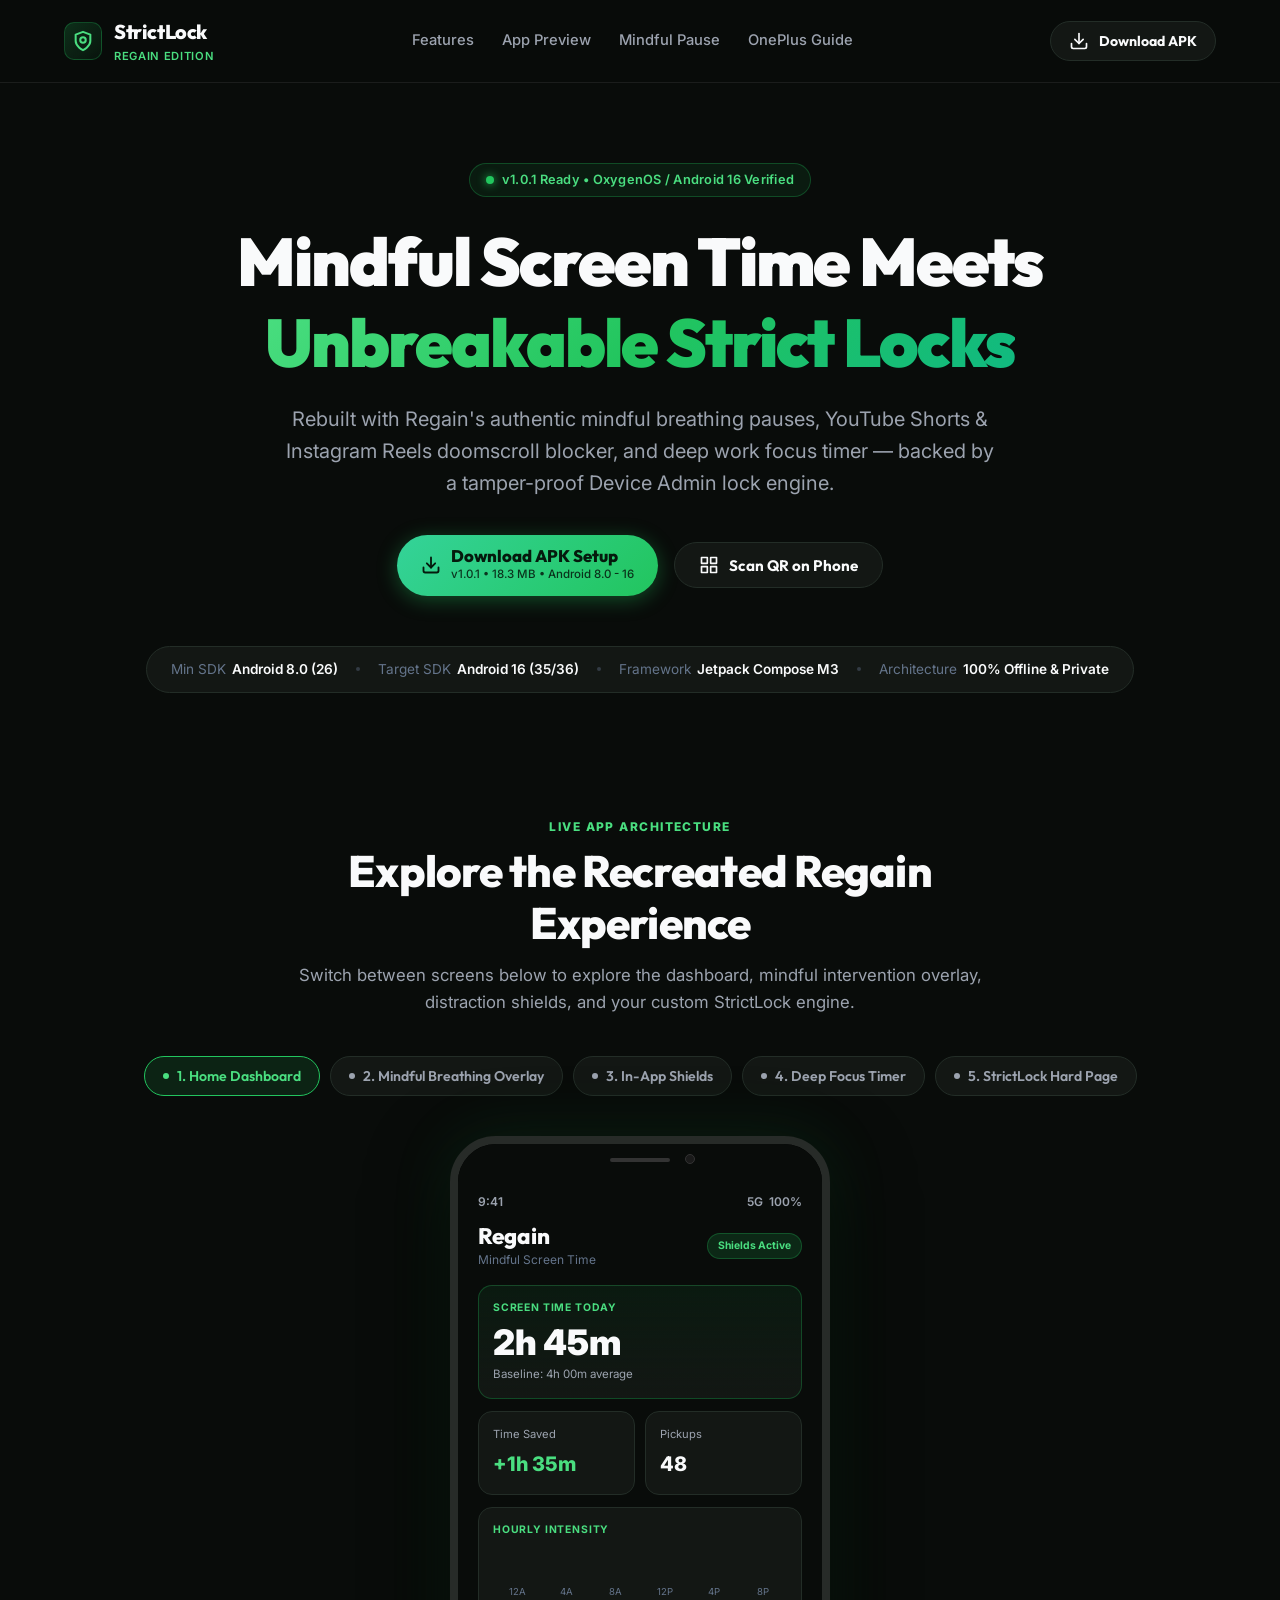
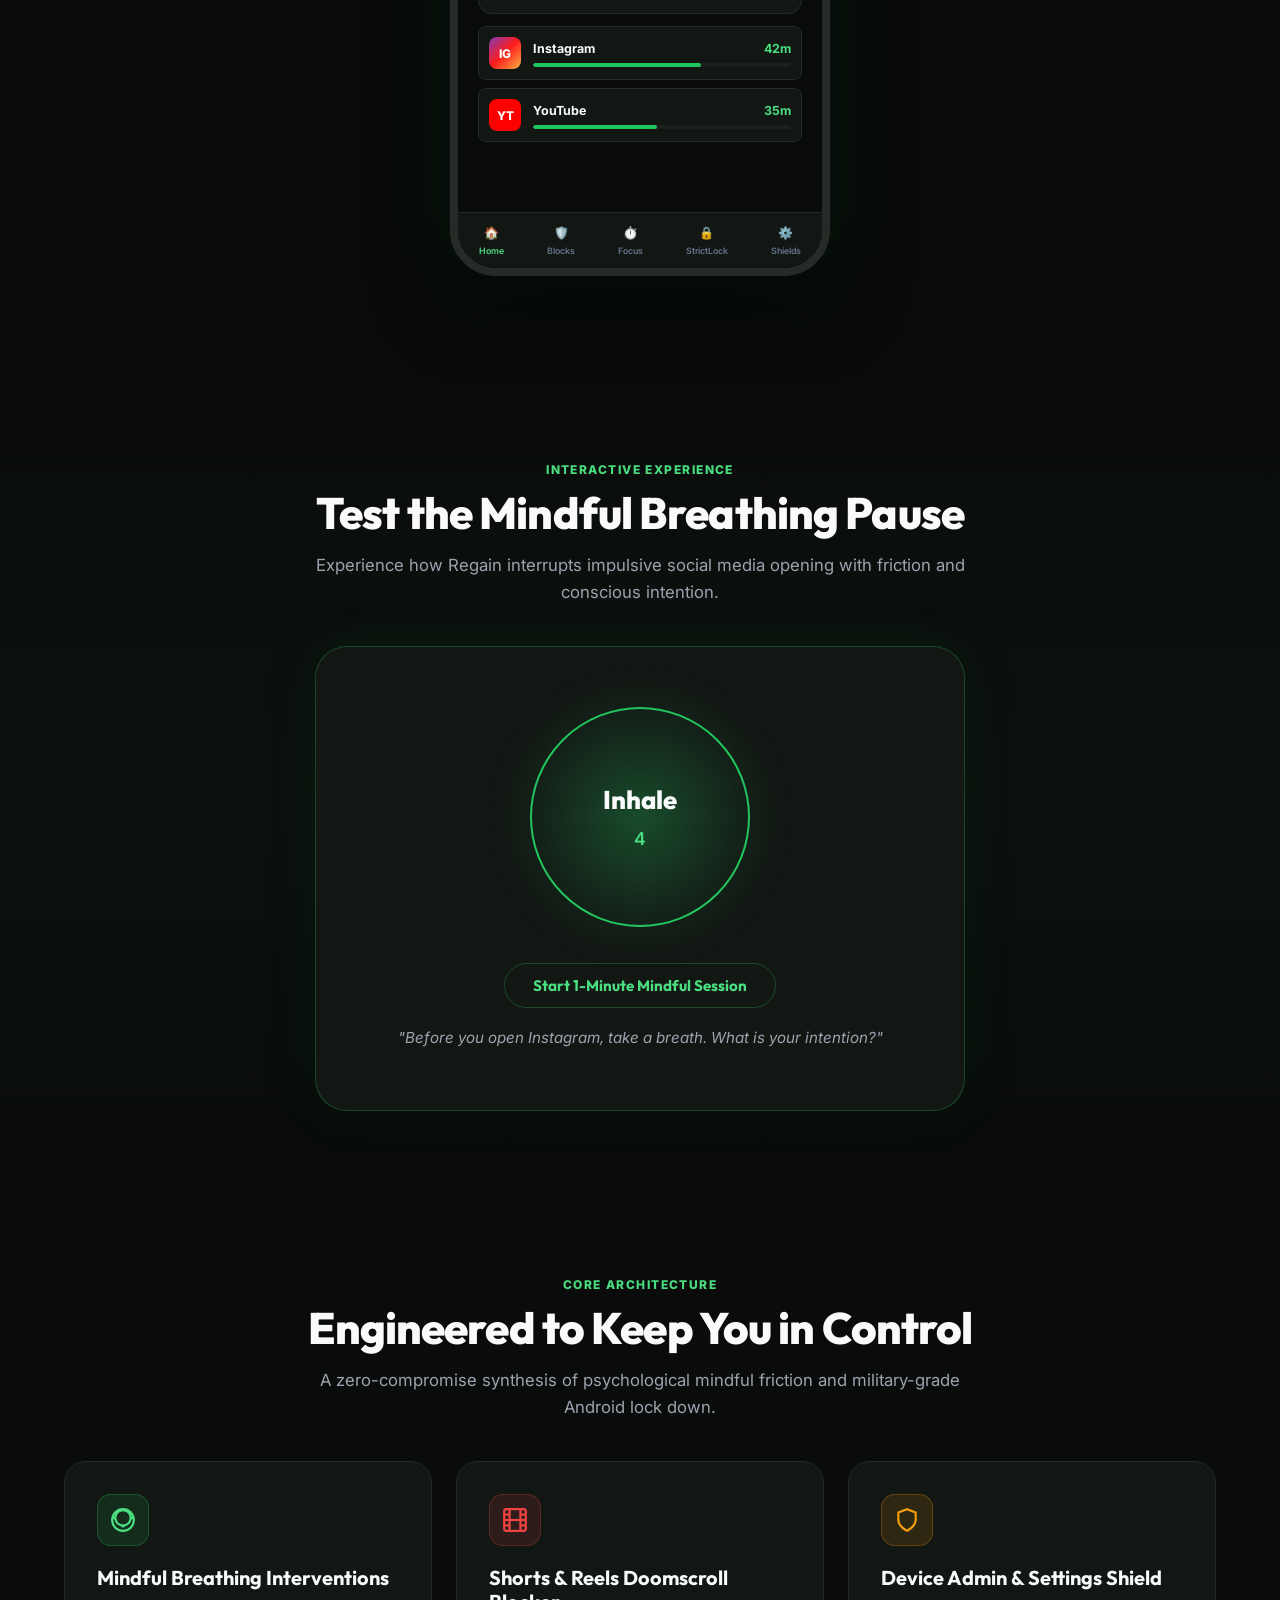
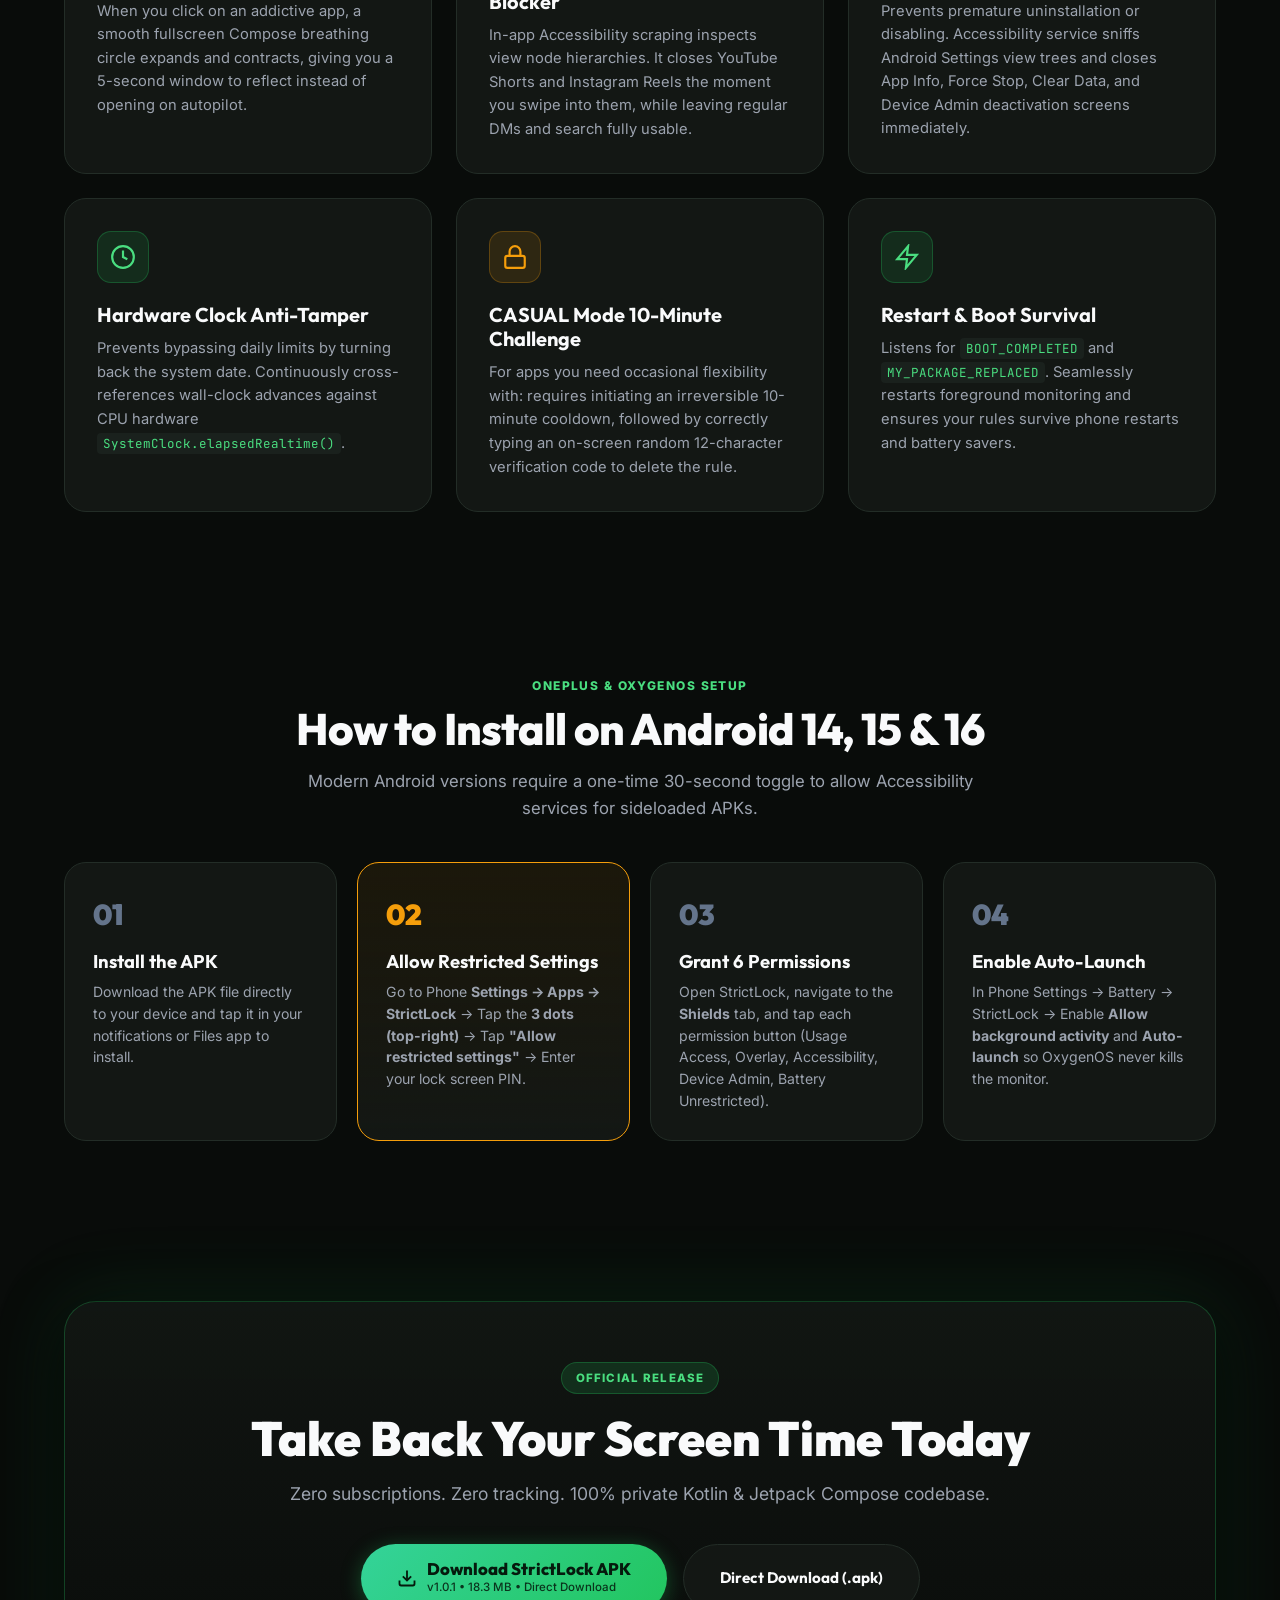
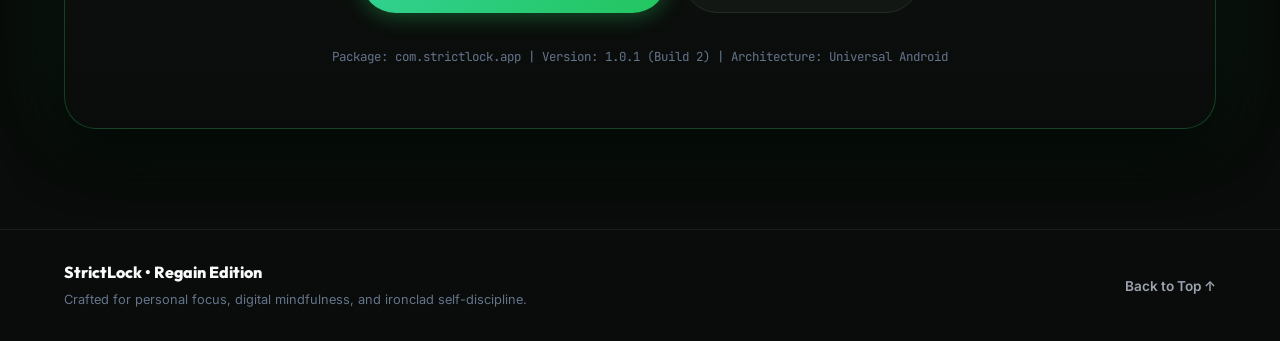
==== commit f163df5d: "Add startup permissions gate (admin optional), remove glowing effects, and optimize app performance" ====
--- a/index.html
+++ b/index.html
@@ -31,10 +31,6 @@
 </head>
 <body>
 
-    <!-- Ambient Glowing Background Orbs -->
-    <div class="glow-orb orb-1"></div>
-    <div class="glow-orb orb-2"></div>
-    <div class="glow-orb orb-3"></div>
 
     <!-- Navigation Bar -->
     <header class="navbar" id="navbar">
--- a/style.css
+++ b/style.css
@@ -15,14 +15,14 @@
 
     --mint-primary: #22C55E;
     --mint-light: #4ADE80;
-    --mint-glow: rgba(34, 197, 94, 0.25);
+    --mint-glow: rgba(34, 197, 94, 0.12);
     --mint-dark: #15803D;
 
     --amber-warning: #F59E0B;
-    --amber-glow: rgba(245, 158, 11, 0.22);
+    --amber-glow: rgba(245, 158, 11, 0.12);
 
     --crimson-strict: #EF4444;
-    --crimson-glow: rgba(239, 68, 68, 0.25);
+    --crimson-glow: rgba(239, 68, 68, 0.12);
 
     --text-primary: #F9FAFB;
     --text-secondary: #9CA3AF;
@@ -67,39 +67,6 @@
     overflow-x: hidden;
 }
 
-/* Ambient Background Glowing Orbs */
-.glow-orb {
-    position: fixed;
-    border-radius: 50%;
-    filter: blur(120px);
-    pointer-events: none;
-    z-index: 0;
-    opacity: 0.65;
-}
-
-.orb-1 {
-    top: -10%;
-    left: 20%;
-    width: 600px;
-    height: 600px;
-    background: radial-gradient(circle, rgba(34, 197, 94, 0.12) 0%, transparent 70%);
-}
-
-.orb-2 {
-    top: 40%;
-    right: -10%;
-    width: 500px;
-    height: 500px;
-    background: radial-gradient(circle, rgba(16, 185, 129, 0.1) 0%, transparent 70%);
-}
-
-.orb-3 {
-    bottom: -10%;
-    left: 10%;
-    width: 700px;
-    height: 700px;
-    background: radial-gradient(circle, rgba(245, 158, 11, 0.06) 0%, transparent 70%);
-}
 
 /* Typography Helpers */
 h1, h2, h3, h4 {
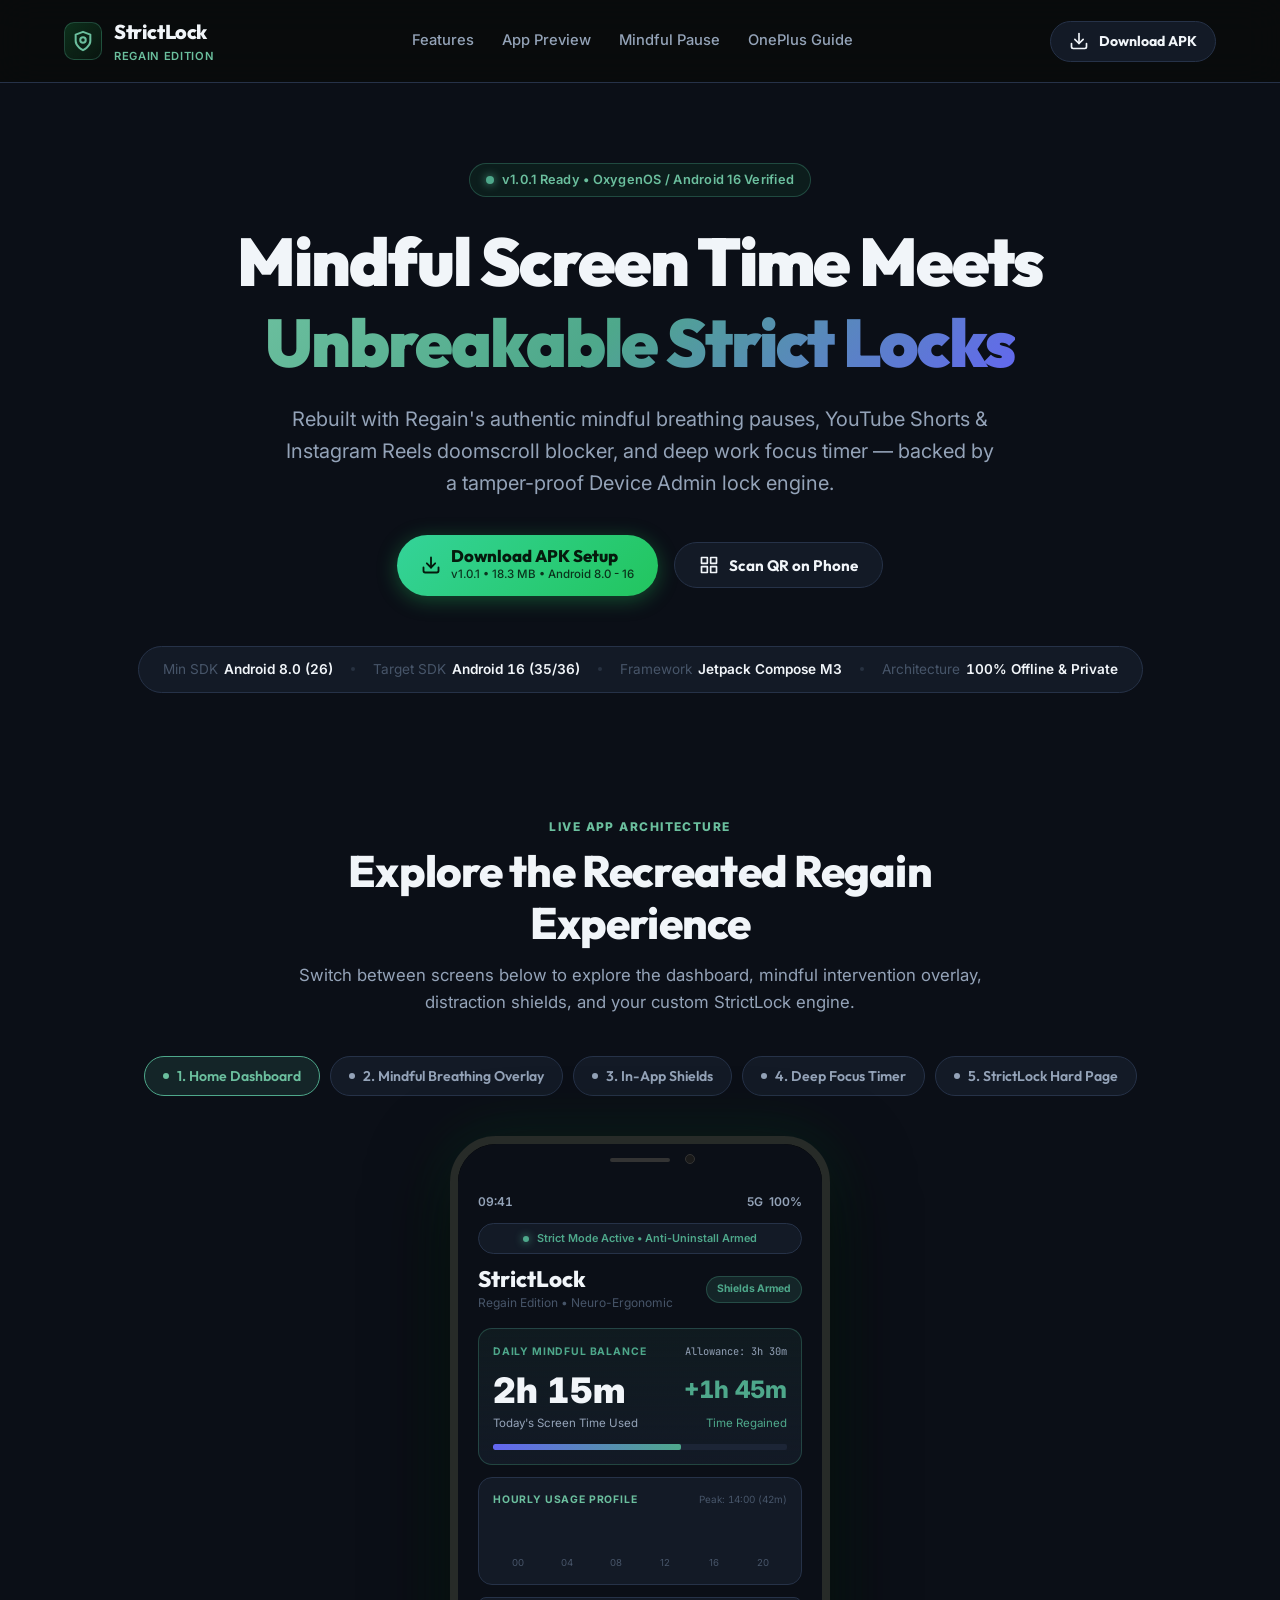
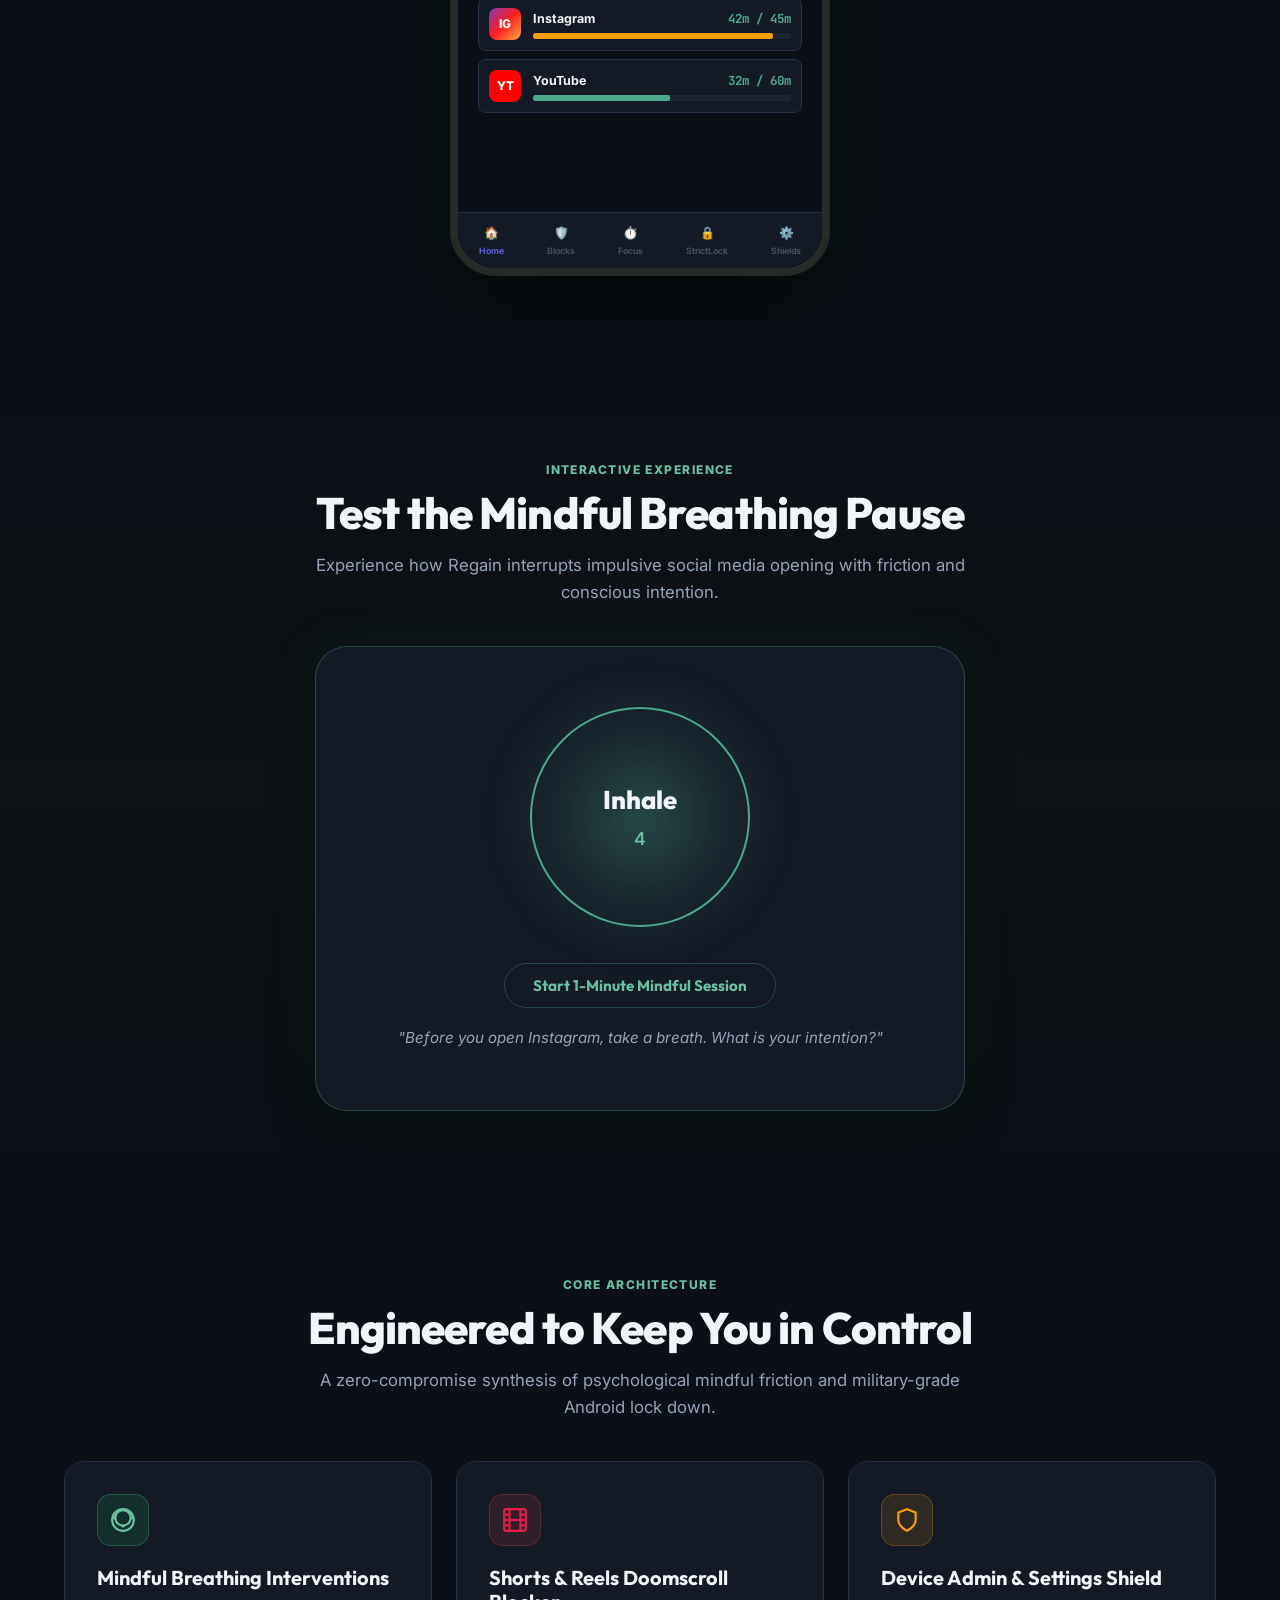
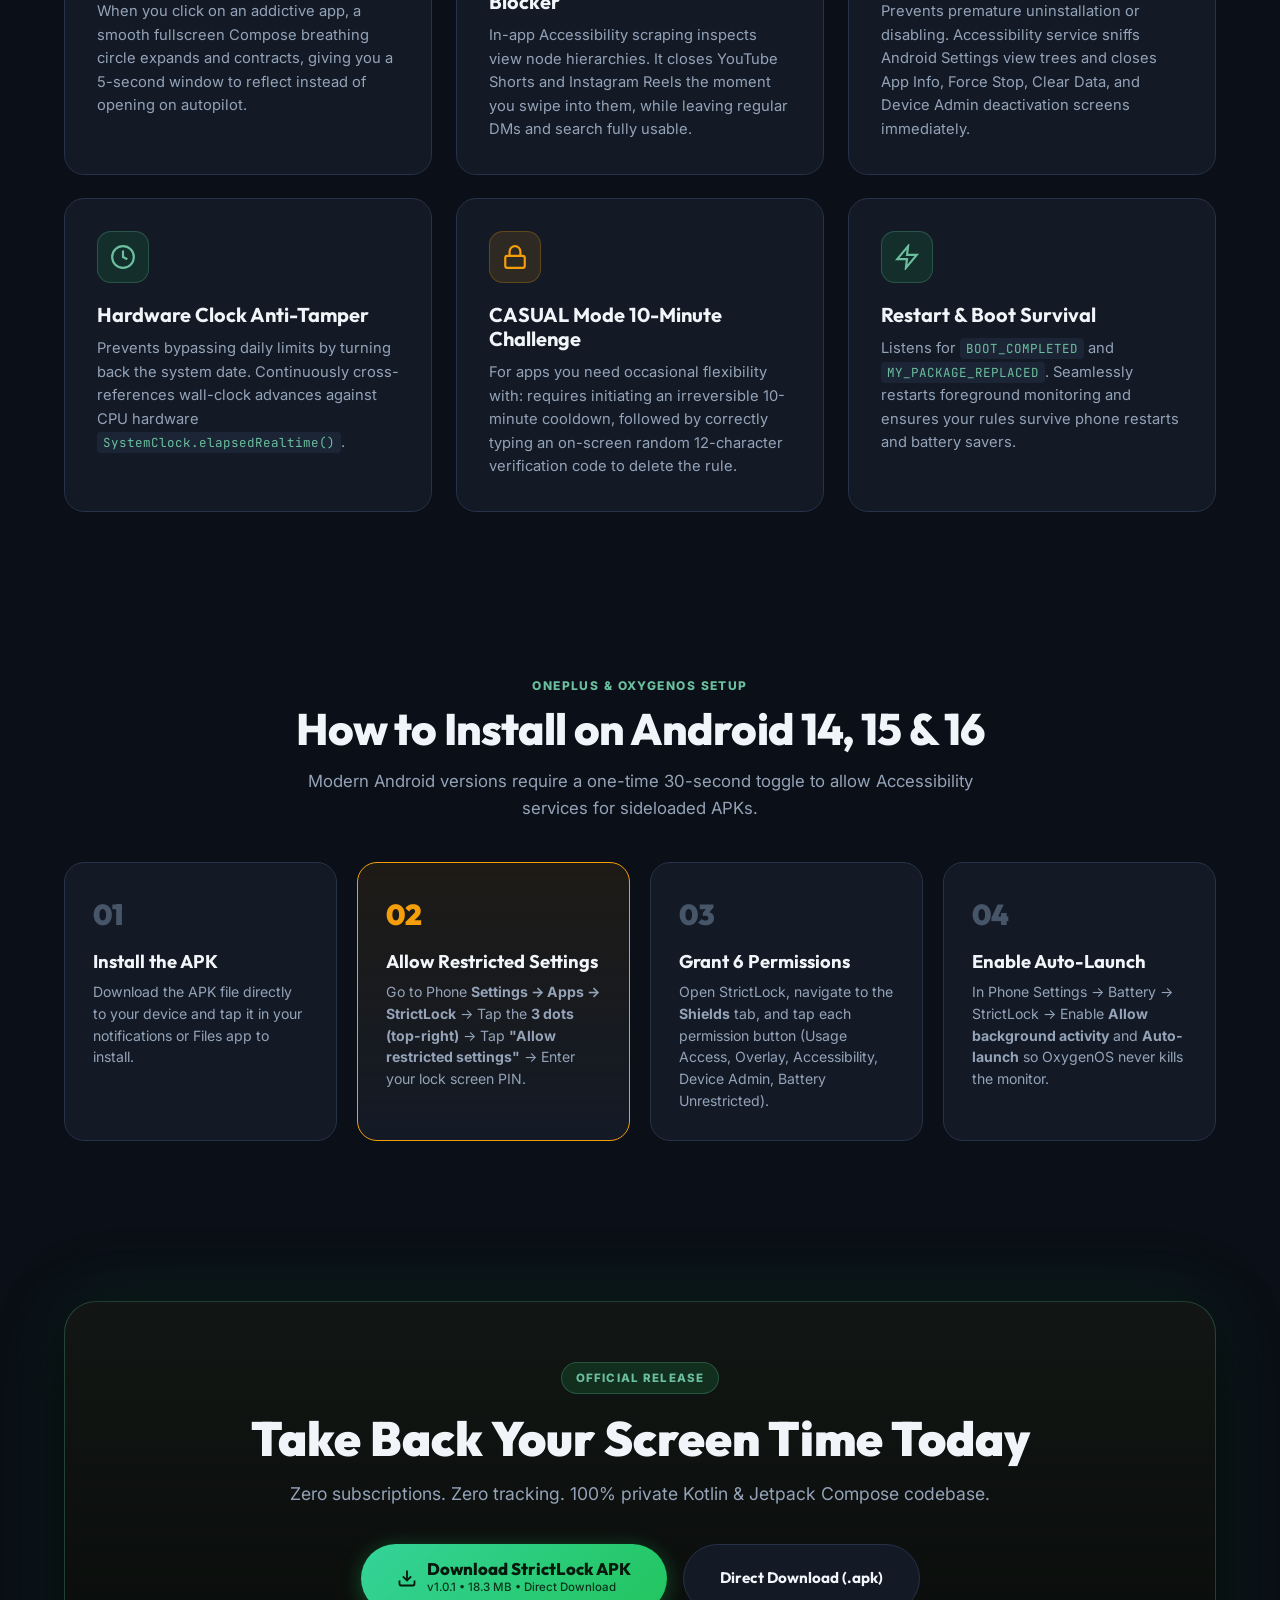
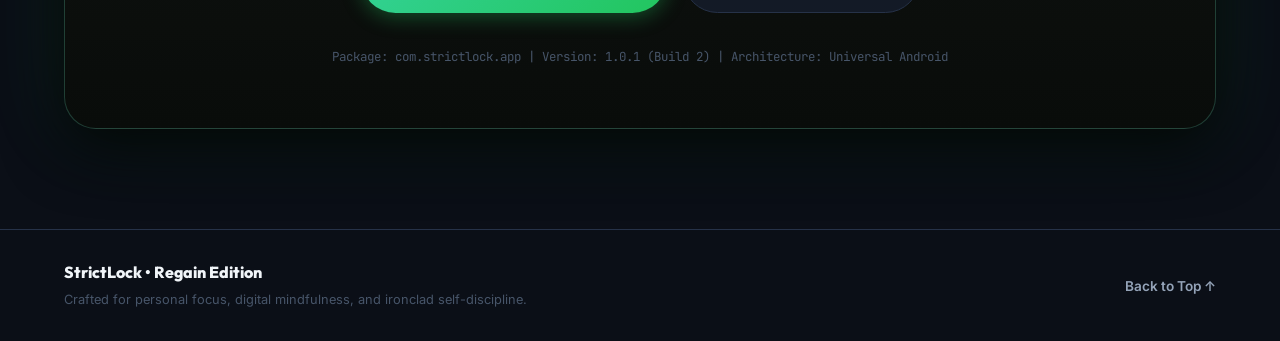
==== commit 1394c216: "feat(motion-haptics): implement Apple iOS-grade spring physics, kinetic choreography & neuro-haptic " ====
--- a/index.html
+++ b/index.html
@@ -167,6 +167,7 @@
             </div>
 
             <!-- Device Frame Mockup Container -->
+            <!-- Device Frame Mockup Container -->
             <div class="device-wrapper">
                 <div class="phone-frame">
                     <div class="phone-speaker"></div>
@@ -178,62 +179,74 @@
                         <!-- Screen 1: Dashboard -->
                         <div class="screen-view active" id="view-dashboard">
                             <div class="app-status-bar">
-                                <span>9:41</span>
+                                <span style="font-variant-numeric: tabular-nums;">09:41</span>
                                 <div class="status-icons">
                                     <span>5G</span>
                                     <span>100%</span>
                                 </div>
                             </div>
+
+                            <!-- Top Integrity Banner (Top 25% High-Effort / Status Zone) -->
+                            <div class="top-integrity-banner">
+                                <span class="top-integrity-dot"></span>
+                                <span>Strict Mode Active • Anti-Uninstall Armed</span>
+                            </div>
+
                             <div class="screen-header">
                                 <div>
-                                    <h3 class="app-title">Regain</h3>
-                                    <p class="app-subtitle">Mindful Screen Time</p>
-                                </div>
-                                <span class="shield-badge">Shields Active</span>
-                            </div>
-
-                            <!-- Screen Time Hero -->
-                            <div class="mock-card mock-hero">
-                                <div class="mock-card-label">SCREEN TIME TODAY</div>
-                                <div class="mock-hero-val">2h 45m</div>
-                                <div class="mock-hero-sub">Baseline: 4h 00m average</div>
-                            </div>
-
-                            <!-- 2 Metrics -->
-                            <div class="mock-row">
-                                <div class="mock-card mock-half">
-                                    <span class="metric-label">Time Saved</span>
-                                    <span class="metric-val text-mint">+1h 35m</span>
-                                </div>
-                                <div class="mock-card mock-half">
-                                    <span class="metric-label">Pickups</span>
-                                    <span class="metric-val">48</span>
-                                </div>
-                            </div>
-
-                            <!-- Hourly Bars -->
+                                    <h3 class="app-title">StrictLock</h3>
+                                    <p class="app-subtitle">Regain Edition • Neuro-Ergonomic</p>
+                                </div>
+                                <span class="shield-badge" style="background: rgba(78, 168, 139, 0.15); color: var(--accent-sage); border-color: rgba(78, 168, 139, 0.3);">Shields Armed</span>
+                            </div>
+
+                            <!-- Dual-Metric Hero Card (Elevating Time Regained alongside screen time) -->
+                            <div class="mock-card mock-hero" style="background: linear-gradient(180deg, rgba(78, 168, 139, 0.08) 0%, var(--surface-1) 100%); border-color: rgba(78, 168, 139, 0.3);">
+                                <div style="display: flex; justify-content: space-between; align-items: baseline;">
+                                    <div class="mock-card-label" style="color: var(--accent-sage);">DAILY MINDFUL BALANCE</div>
+                                    <span style="font-size: 0.65rem; color: var(--text-secondary); font-family: var(--font-mono); font-variant-numeric: tabular-nums;">Allowance: 3h 30m</span>
+                                </div>
+                                <div style="display: flex; justify-content: space-between; align-items: flex-end; margin-top: 4px;">
+                                    <div>
+                                        <div class="mock-hero-val" style="font-variant-numeric: tabular-nums;">2h 15m</div>
+                                        <div class="mock-hero-sub">Today's Screen Time Used</div>
+                                    </div>
+                                    <div style="text-align: right;">
+                                        <div style="font-size: 1.5rem; font-weight: 800; color: var(--accent-sage); font-variant-numeric: tabular-nums;">+1h 45m</div>
+                                        <div class="mock-hero-sub" style="color: var(--accent-sage);">Time Regained</div>
+                                    </div>
+                                </div>
+                                <div class="mock-progress-track" style="margin-top: 12px; height: 6px;">
+                                    <div class="mock-progress-fill" style="width: 64%; background: linear-gradient(90deg, var(--accent-indigo), var(--accent-sage));"></div>
+                                </div>
+                            </div>
+
+                            <!-- Hourly Usage Bar Chart with Tabular Numerals -->
                             <div class="mock-card mock-chart-card">
-                                <div class="mock-card-label">HOURLY INTENSITY</div>
+                                <div style="display: flex; justify-content: space-between; align-items: baseline;">
+                                    <div class="mock-card-label">HOURLY USAGE PROFILE</div>
+                                    <span style="font-size: 0.62rem; color: var(--text-muted); font-variant-numeric: tabular-nums;">Peak: 14:00 (42m)</span>
+                                </div>
                                 <div class="mock-bars">
-                                    <div class="bar-col"><div class="bar" style="height: 20%;"></div><span>12A</span></div>
-                                    <div class="bar-col"><div class="bar" style="height: 10%;"></div><span>4A</span></div>
-                                    <div class="bar-col"><div class="bar active" style="height: 65%;"></div><span>8A</span></div>
-                                    <div class="bar-col"><div class="bar active" style="height: 90%;"></div><span>12P</span></div>
-                                    <div class="bar-col"><div class="bar active" style="height: 70%;"></div><span>4P</span></div>
-                                    <div class="bar-col"><div class="bar" style="height: 35%;"></div><span>8P</span></div>
-                                </div>
-                            </div>
-
-                            <!-- Top Apps List -->
+                                    <div class="bar-col"><div class="bar" style="height: 15%;"></div><span>00</span></div>
+                                    <div class="bar-col"><div class="bar" style="height: 8%;"></div><span>04</span></div>
+                                    <div class="bar-col"><div class="bar active" style="height: 55%; background: var(--border-subtle);"></div><span>08</span></div>
+                                    <div class="bar-col"><div class="bar active" style="height: 88%; background: var(--accent-sage);"></div><span>12</span></div>
+                                    <div class="bar-col"><div class="bar active" style="height: 72%; background: var(--accent-indigo);"></div><span>16</span></div>
+                                    <div class="bar-col"><div class="bar" style="height: 30%;"></div><span>20</span></div>
+                                </div>
+                            </div>
+
+                            <!-- Top Apps Breakdown (Miller's Law - 3 Data Points per row) -->
                             <div class="mock-apps-list">
                                 <div class="mock-app-item">
                                     <div class="mock-app-icon icon-ig">IG</div>
                                     <div class="mock-app-details">
                                         <div class="mock-app-name-row">
                                             <span>Instagram</span>
-                                            <span class="text-mint">42m</span>
+                                            <span style="color: var(--accent-sage); font-family: var(--font-mono); font-variant-numeric: tabular-nums;">42m / 45m</span>
                                         </div>
-                                        <div class="mock-progress-track"><div class="mock-progress-fill" style="width: 65%;"></div></div>
+                                        <div class="mock-progress-track" style="height: 6px;"><div class="mock-progress-fill" style="width: 93%; background: var(--accent-amber);"></div></div>
                                     </div>
                                 </div>
                                 <div class="mock-app-item">
@@ -241,186 +254,210 @@
                                     <div class="mock-app-details">
                                         <div class="mock-app-name-row">
                                             <span>YouTube</span>
-                                            <span class="text-mint">35m</span>
+                                            <span style="color: var(--accent-sage); font-family: var(--font-mono); font-variant-numeric: tabular-nums;">32m / 60m</span>
                                         </div>
-                                        <div class="mock-progress-track"><div class="mock-progress-fill" style="width: 48%;"></div></div>
+                                        <div class="mock-progress-track" style="height: 6px;"><div class="mock-progress-fill" style="width: 53%; background: var(--accent-sage);"></div></div>
                                     </div>
                                 </div>
                             </div>
                         </div>
 
-                        <!-- Screen 2: Breathing Overlay -->
+                        <!-- Screen 2: Mindful Breathing Overlay (Optical Center ~42% from top) -->
                         <div class="screen-view" id="view-overlay">
                             <div class="overlay-mock-content">
                                 <div class="overlay-app-header">
                                     <div class="mock-app-icon icon-ig big-icon">IG</div>
-                                    <div class="overlay-app-title">Instagram</div>
-                                </div>
-
+                                    <div class="overlay-app-title">Instagram Locked</div>
+                                </div>
+
+                                <!-- Concentric Translucent Rings at Optical Center -->
                                 <div class="breathing-circle-wrapper">
                                     <div class="circle-outer"></div>
                                     <div class="circle-mid"></div>
                                     <div class="circle-core">
-                                        <svg viewBox="0 0 24 24" fill="none" stroke="currentColor" stroke-width="2">
+                                        <svg viewBox="0 0 24 24" fill="none" stroke="currentColor" stroke-width="2.2">
                                             <path d="M12 22s8-4 8-10V5l-8-3-8 3v7c0 6 8 10 8 10z"/>
                                         </svg>
                                     </div>
                                 </div>
 
+                                <!-- Cognitive Reframing Copy -->
                                 <div class="overlay-message-block">
-                                    <h4 class="overlay-heading text-crimson">Daily Limit Reached</h4>
-                                    <p class="overlay-body">Strict Mode Protection is active.<br>No extensions or bypasses allowed today.</p>
-                                </div>
-
-                                <button class="overlay-btn-home">EXIT TO HOME SCREEN</button>
+                                    <h4 class="overlay-heading">Inhale slowly...</h4>
+                                    <p class="overlay-body">Release the urge to open automatically.<br>Your mindful daily limit of 45m is locked.</p>
+                                    <div class="overlay-countdown-badge">
+                                        Strict Mode Active • Resets in 06:18:42
+                                    </div>
+                                </div>
+
+                                <!-- 56dp Ergonomic Thumb Action Button -->
+                                <button class="overlay-btn-home" style="min-height: 56px;">RETURN TO HOME SCREEN</button>
                             </div>
                         </div>
 
-                        <!-- Screen 3: Blocks -->
+                        <!-- Screen 3: Blocks (Armored Vault Cards) -->
                         <div class="screen-view" id="view-blocks">
                             <div class="screen-header">
                                 <div>
-                                    <h3 class="app-title">Distraction Shields</h3>
-                                    <p class="app-subtitle">Regain Anti-Tamper & Nudges</p>
-                                </div>
-                            </div>
-
-                            <div class="mock-setting-card">
-                                <div class="setting-icon icon-red">📹</div>
+                                    <h3 class="app-title">Mindful Shields</h3>
+                                    <p class="app-subtitle">Tactile Behavioral Vault</p>
+                                </div>
+                            </div>
+
+                            <!-- Category 1: Short-Form Doomscroll Shields -->
+                            <div class="mock-card-label" style="color: var(--accent-indigo); margin-top: 4px;">SHORT-FORM DOOMSCROLL SHIELDS</div>
+
+                            <div class="vault-card armed">
+                                <div class="setting-icon" style="background: rgba(99, 102, 241, 0.15); color: var(--accent-indigo);">📹</div>
                                 <div class="setting-info">
-                                    <div class="setting-title">Block Shorts & Reels</div>
-                                    <div class="setting-desc">Auto-closes doomscrolling reels while keeping search & messages.</div>
-                                </div>
-                                <div class="mock-switch on"></div>
-                            </div>
-
-                            <div class="mock-setting-card">
-                                <div class="setting-icon icon-mint">🍃</div>
+                                    <div style="display: flex; justify-content: space-between; align-items: center;">
+                                        <span class="setting-title">Block Shorts & Reels</span>
+                                        <span class="vault-badge armed">ARMED</span>
+                                    </div>
+                                    <div class="setting-desc">Closes infinite scrolling feeds while preserving DMs & search.</div>
+                                </div>
+                            </div>
+
+                            <!-- Category 2: Mindful Friction & Window Guards -->
+                            <div class="mock-card-label" style="color: var(--accent-sage); margin-top: 8px;">MINDFUL FRICTION & WINDOW GUARDS</div>
+
+                            <div class="vault-card armed">
+                                <div class="setting-icon" style="background: rgba(78, 168, 139, 0.15); color: var(--accent-sage);">🍃</div>
                                 <div class="setting-info">
-                                    <div class="setting-title">Mindful Pause</div>
-                                    <div class="setting-desc">5-second breathing circle reflection before opening apps.</div>
-                                </div>
-                                <div class="mock-switch on"></div>
-                            </div>
-
-                            <div class="mock-setting-card">
-                                <div class="setting-icon icon-mint">🔒</div>
+                                    <div style="display: flex; justify-content: space-between; align-items: center;">
+                                        <span class="setting-title">5s Mindful Pause</span>
+                                        <span class="vault-badge armed" style="background: rgba(78, 168, 139, 0.15); color: var(--accent-sage); border-color: rgba(78, 168, 139, 0.3);">ARMED</span>
+                                    </div>
+                                    <div class="setting-desc">Vagus nerve reset breathing circle before app launches.</div>
+                                </div>
+                            </div>
+
+                            <div class="vault-card">
+                                <div class="setting-icon" style="background: rgba(225, 29, 72, 0.12); color: var(--accent-crimson);">🔒</div>
                                 <div class="setting-info">
-                                    <div class="setting-title">Uninstall Protection</div>
-                                    <div class="setting-desc">Device Admin + Accessibility closes Settings, Force Stop, & App Info.</div>
-                                </div>
-                                <div class="mock-switch on"></div>
-                            </div>
-
-                            <div class="mock-setting-card">
-                                <div class="setting-icon icon-amber">🪟</div>
+                                    <div style="display: flex; justify-content: space-between; align-items: center;">
+                                        <span class="setting-title">Uninstall Protection</span>
+                                        <span class="vault-badge locked-pill">LOCKED BY STRICT RULE</span>
+                                    </div>
+                                    <div class="setting-desc">Settings, Force Stop, & deactivation screens blocked.</div>
+                                </div>
+                            </div>
+
+                            <div class="vault-card armed">
+                                <div class="setting-icon" style="background: rgba(99, 102, 241, 0.15); color: var(--accent-indigo);">🪟</div>
                                 <div class="setting-info">
-                                    <div class="setting-title">Split-Screen Shield</div>
-                                    <div class="setting-desc">Blocks bypassing limits via multitasking split-windows.</div>
-                                </div>
-                                <div class="mock-switch on"></div>
+                                    <div style="display: flex; justify-content: space-between; align-items: center;">
+                                        <span class="setting-title">Split-Screen Guard</span>
+                                        <span class="vault-badge armed">ARMED</span>
+                                    </div>
+                                    <div class="setting-desc">Blocks multitasking bypass attempts.</div>
+                                </div>
                             </div>
                         </div>
 
-                        <!-- Screen 4: Focus Timer -->
+                        <!-- Screen 4: Focus Timer (Flow State Induction) -->
                         <div class="screen-view" id="view-focus">
                             <div class="screen-header">
                                 <div>
-                                    <h3 class="app-title">Focus Session</h3>
-                                    <p class="app-subtitle">Deep Work Pomodoro</p>
-                                </div>
-                            </div>
-
+                                    <h3 class="app-title">Deep Focus</h3>
+                                    <p class="app-subtitle">Flow State Induction</p>
+                                </div>
+                            </div>
+
+                            <!-- Tactile Circular Dial (InteractiveSurface + ParasympatheticSage) -->
                             <div class="mock-timer-circle">
-                                <div class="timer-dial-outer">
-                                    <div class="timer-time">23:45</div>
-                                    <div class="timer-state text-mint">FOCUSING</div>
-                                </div>
-                            </div>
-
+                                <div class="timer-dial-outer" style="border-color: var(--surface-2); border-top-color: var(--accent-sage); border-right-color: var(--accent-sage);">
+                                    <div class="timer-time" style="font-variant-numeric: tabular-nums;">23:45</div>
+                                    <div class="timer-state" style="color: var(--accent-sage);">DEEP FOCUS • STRICT ANTI-QUIT</div>
+                                </div>
+                            </div>
+
+                            <!-- Scientific Cycle Presets -->
                             <div class="timer-chips-row">
-                                <span class="chip">15m</span>
-                                <span class="chip active">25m</span>
-                                <span class="chip">45m</span>
-                                <span class="chip">60m</span>
-                            </div>
-
-                            <button class="mock-btn-start">PAUSE</button>
-
-                            <div class="mock-setting-card small-pad">
+                                <span class="chip">25m Pomodoro</span>
+                                <span class="chip active" style="background: rgba(78, 168, 139, 0.15); border-color: var(--accent-sage); color: var(--accent-sage);">45m Deep Work</span>
+                                <span class="chip">90m Ultradian</span>
+                            </div>
+
+                            <!-- 56dp Primary Thumb Action CTA -->
+                            <button class="mock-btn-start" style="width: 100%; min-height: 56px; border-radius: var(--radius-pill); background: var(--accent-sage); color: #0B0F17; font-weight: 800; font-size: 0.95rem;">BEGIN FOCUS SESSION</button>
+
+                            <div class="vault-card" style="margin-top: 10px; padding: 10px 14px;">
                                 <div class="setting-info">
-                                    <div class="setting-title">Strict Focus Mode</div>
-                                    <div class="setting-desc">You cannot quit until the timer ends.</div>
-                                </div>
-                                <div class="mock-switch on"></div>
+                                    <div class="setting-title" style="font-size: 0.78rem;">Strict Anti-Quit Engine</div>
+                                    <div class="setting-desc">Phone locked to focus tools until session timer concludes.</div>
+                                </div>
+                                <div class="mock-switch on" style="background: var(--accent-sage);"></div>
                             </div>
                         </div>
 
-                        <!-- Screen 5: StrictLock Dedicated Page -->
+                        <!-- Screen 5: StrictLock 3-Step Commitment Engine -->
                         <div class="screen-view" id="view-strictlock">
                             <div class="screen-header">
                                 <div>
-                                    <h3 class="app-title">StrictLock</h3>
-                                    <p class="app-subtitle">Custom Multi-Day Rules</p>
-                                </div>
-                                <span class="badge-new-rule">+ New Rule</span>
-                            </div>
-
-                            <!-- Tamper Card -->
-                            <div class="tamper-card-mini">
-                                <span class="tamper-icon">🛡️</span>
-                                <div>
-                                    <div class="tamper-title">Clock Anti-Tamper Shield</div>
-                                    <div class="tamper-desc">Hardware elapsed time verified vs wall clock.</div>
-                                </div>
-                            </div>
-
-                            <!-- Strict Rule Card -->
-                            <div class="rule-card-mini">
+                                    <h3 class="app-title">Commitment Engine</h3>
+                                    <p class="app-subtitle">Solemn Multi-Day Contracts</p>
+                                </div>
+                                <span class="badge-new-rule" style="background: rgba(99, 102, 241, 0.15); color: var(--accent-indigo); border-color: rgba(99, 102, 241, 0.3);">+ 3-Step Rule</span>
+                            </div>
+
+                            <!-- Active Strict Rule Contract -->
+                            <div class="step-card-mini strict-contract">
                                 <div class="rule-top-row">
                                     <div class="mock-app-icon icon-rd">RD</div>
                                     <div class="rule-info">
                                         <div class="rule-title-row">
                                             <span>Reddit</span>
-                                            <span class="badge-strict">STRICT</span>
+                                            <span class="badge-strict" style="background: rgba(225, 29, 72, 0.15); color: var(--accent-crimson);">STRICT UNBREAKABLE</span>
                                         </div>
-                                        <div class="rule-sub">12 calendar days left</div>
+                                        <div class="rule-sub" style="font-family: var(--font-mono); font-variant-numeric: tabular-nums;">12 calendar days remaining</div>
                                     </div>
                                 </div>
                                 <div class="rule-progress-row">
-                                    <span>28m / 30m</span>
-                                    <span class="text-crimson">Limit Near</span>
-                                </div>
-                                <div class="mock-progress-track"><div class="mock-progress-fill bg-crimson" style="width: 93%;"></div></div>
-                                <div class="rule-footer">Locked by Strict Mode. No edits or deletions.</div>
-                            </div>
-
-                            <!-- Casual Rule Card -->
-                            <div class="rule-card-mini">
+                                    <span style="font-family: var(--font-mono); font-variant-numeric: tabular-nums;">28m / 30m</span>
+                                    <span style="color: var(--accent-crimson); font-weight: 700;">LIMIT NEAR</span>
+                                </div>
+                                <div class="mock-progress-track"><div class="mock-progress-fill" style="width: 93%; background: var(--accent-crimson);"></div></div>
+                                <div class="rule-footer" style="color: var(--text-secondary);">Solemn contract active. Settings, uninstall & clock tampering blocked.</div>
+                            </div>
+
+                            <!-- Active Casual Rule Contract with Emergency Override Dots -->
+                            <div class="step-card-mini casual-contract">
                                 <div class="rule-top-row">
                                     <div class="mock-app-icon icon-tk">TT</div>
                                     <div class="rule-info">
                                         <div class="rule-title-row">
                                             <span>TikTok</span>
-                                            <span class="badge-casual">CASUAL</span>
+                                            <span class="badge-casual" style="background: rgba(245, 158, 11, 0.15); color: var(--accent-amber);">CASUAL MODE</span>
                                         </div>
-                                        <div class="rule-sub">25 calendar days left</div>
+                                        <div class="rule-sub" style="font-family: var(--font-mono); font-variant-numeric: tabular-nums;">25 calendar days remaining</div>
                                     </div>
                                 </div>
                                 <div class="rule-progress-row">
-                                    <span>15m / 45m</span>
-                                    <span class="text-mint">30m left</span>
-                                </div>
-                                <div class="mock-progress-track"><div class="mock-progress-fill" style="width: 33%;"></div></div>
-                                <div class="rule-footer-btn">Requires 10m wait + verification code to unlock.</div>
+                                    <span style="font-family: var(--font-mono); font-variant-numeric: tabular-nums;">15m / 45m</span>
+                                    <span style="color: var(--accent-amber); font-weight: 700;">30m LEFT</span>
+                                </div>
+                                <div class="mock-progress-track"><div class="mock-progress-fill" style="width: 33%; background: var(--accent-amber);"></div></div>
+                                <div style="display: flex; justify-content: space-between; align-items: center; margin-top: 8px;">
+                                    <span style="font-size: 0.62rem; color: var(--accent-amber);">10-min cooldown + 12-char challenge</span>
+                                    <div class="override-seq">
+                                        <div class="override-dot active"></div>
+                                        <div class="override-dot active"></div>
+                                        <div class="override-dot"></div>
+                                        <div class="override-dot"></div>
+                                        <div class="override-dot"></div>
+                                        <div class="override-dot"></div>
+                                        <div class="override-dot"></div>
+                                    </div>
+                                </div>
                             </div>
                         </div>
 
                     </div>
 
-                    <!-- Bottom Nav Simulator -->
+                    <!-- Bottom Nav Simulator (56dp Ergonomic Touch Targets) -->
                     <div class="phone-bottom-nav">
-                        <div class="nav-item active"><span>🏠</span><small>Home</small></div>
+                        <div class="nav-item active" style="color: var(--accent-indigo);"><span>🏠</span><small>Home</small></div>
                         <div class="nav-item"><span>🛡️</span><small>Blocks</small></div>
                         <div class="nav-item"><span>⏱️</span><small>Focus</small></div>
                         <div class="nav-item"><span>🔒</span><small>StrictLock</small></div>
--- a/style.css
+++ b/style.css
@@ -1,32 +1,52 @@
 /* ==========================================================================
-   StrictLock (Regain Edition) — World-Class Design System
-   Palette: Deep Obsidian (#090C0A), Elevated Slate (#131714), Mint (#22C55E)
+   StrictLock (Regain Edition) — Neuro-Ergonomic Design System
+   Palette: Deep Obsidian (#0B0F17), Elevated Slate (#131A26), Parasympathetic Sage (#4EA88B), Authority Indigo (#6366F1)
    ========================================================================== */
 
 :root {
-    --bg-dark: #090C0A;
-    --bg-surface: #131714;
-    --bg-surface-elevated: #1A211D;
-    --bg-glass: rgba(19, 23, 20, 0.75);
+    --bg-dark: #0B0F17;
+    --bg-primary: #0B0F17;
+    --bg-surface: #131A26;
+    --surface-1: #131A26;
+    --bg-surface-elevated: #1C2536;
+    --surface-2: #1C2536;
+    --bg-glass: rgba(19, 26, 38, 0.78);
     
-    --border-subtle: rgba(255, 255, 255, 0.08);
-    --border-green: rgba(34, 197, 94, 0.28);
-    --border-card: #232D27;
-
-    --mint-primary: #22C55E;
-    --mint-light: #4ADE80;
-    --mint-glow: rgba(34, 197, 94, 0.12);
-    --mint-dark: #15803D;
+    --border-subtle: #263248;
+    --border-card: #263248;
+    --border-green: rgba(78, 168, 139, 0.32);
+    --border-sage: rgba(78, 168, 139, 0.32);
+    --border-indigo: rgba(99, 102, 241, 0.32);
+
+    --accent-sage: #4EA88B;
+    --accent-sage-light: #6BBF9E;
+    --accent-sage-glow: rgba(78, 168, 139, 0.15);
+    
+    --accent-indigo: #6366F1;
+    --accent-indigo-dark: #4F46E5;
+    --accent-indigo-glow: rgba(99, 102, 241, 0.15);
+
+    --accent-amber: #F59E0B;
+    --accent-amber-glow: rgba(245, 158, 11, 0.15);
+
+    --accent-crimson: #E11D48;
+    --accent-crimson-glow: rgba(225, 29, 72, 0.15);
+
+    /* Legacy mapping for 100% theme consistency */
+    --mint-primary: #4EA88B;
+    --mint-light: #6BBF9E;
+    --mint-glow: rgba(78, 168, 139, 0.15);
+    --mint-dark: #3B826C;
 
     --amber-warning: #F59E0B;
-    --amber-glow: rgba(245, 158, 11, 0.12);
-
-    --crimson-strict: #EF4444;
-    --crimson-glow: rgba(239, 68, 68, 0.12);
-
-    --text-primary: #F9FAFB;
-    --text-secondary: #9CA3AF;
-    --text-muted: #64748B;
+    --amber-glow: rgba(245, 158, 11, 0.15);
+
+    --crimson-strict: #E11D48;
+    --crimson-glow: rgba(225, 29, 72, 0.15);
+
+    --text-primary: #F1F5F9;
+    --text-secondary: #94A3B8;
+    --text-muted: #475569;
 
     --font-heading: 'Outfit', sans-serif;
     --font-body: 'Inter', sans-serif;
@@ -34,12 +54,26 @@
 
     --radius-sm: 8px;
     --radius-md: 14px;
-    --radius-lg: 22px;
+    --radius-lg: 20px;
     --radius-xl: 32px;
     --radius-pill: 9999px;
 
     --transition-fast: 0.18s cubic-bezier(0.4, 0, 0.2, 1);
     --transition-smooth: 0.32s cubic-bezier(0.16, 1, 0.3, 1);
+    --spring-ios-snappy: 0.45s cubic-bezier(0.22, 1, 0.36, 1);
+    --spring-ios-fluid: 0.55s cubic-bezier(0.16, 1, 0.3, 1);
+    --spring-ios-press: 0.22s cubic-bezier(0.22, 1, 0.36, 1);
+}
+
+/* Apple-Grade Spring Physics & Somatosensory Tactile Press */
+button, .btn, .preview-tab, .nav-item, .chip, .feature-card, .spec-card {
+    transition: transform var(--spring-ios-snappy), background-color 0.25s ease, border-color 0.25s ease, box-shadow 0.25s ease;
+    will-change: transform;
+}
+
+button:active, .btn:active, .preview-tab:active, .nav-item:active, .chip:active {
+    transform: scale(0.96) !important;
+    transition-duration: 0.12s;
 }
 
 /* Base Reset */
@@ -76,14 +110,22 @@
 }
 
 .gradient-text {
-    background: linear-gradient(135deg, #4ADE80 0%, #22C55E 50%, #10B981 100%);
+    background: linear-gradient(135deg, #6BBF9E 0%, #4EA88B 45%, #6366F1 100%);
     -webkit-background-clip: text;
+    background-clip: text;
     -webkit-text-fill-color: transparent;
 }
 
-.text-mint { color: var(--mint-light); }
-.text-crimson { color: var(--crimson-strict); }
-.text-amber { color: var(--amber-warning); }
+/* Tabular Numerals Enforcement (Zero horizontal layout jitter) */
+.timer, .counter, .metric, .stat, .countdown, [data-tnum], .tab-count, .screen-time-val, .spec-val, .sim-time, .breathing-count {
+    font-variant-numeric: tabular-nums;
+    font-feature-settings: "tnum";
+}
+
+.text-mint, .text-sage { color: var(--accent-sage-light); }
+.text-crimson { color: var(--accent-crimson); }
+.text-amber { color: var(--accent-amber); }
+.text-indigo { color: var(--accent-indigo); }
 
 /* Common Container */
 .section-container, .hero-container, .nav-container, .download-container, .footer-container {
@@ -730,95 +772,242 @@
 
 .bg-crimson { background: var(--crimson-strict); }
 
-/* Mock Breathing Screen (Overlay View) */
+/* Mock Breathing Screen (Overlay View - Neuro-Ergonomic Optical Center) */
 .overlay-mock-content {
     display: flex;
     flex-direction: column;
     align-items: center;
     text-align: center;
-    padding-top: 40px;
+    padding-top: 24px;
     height: 100%;
 }
 
 .overlay-app-title {
-    font-size: 1.3rem;
-    font-weight: 800;
-    margin-bottom: 30px;
+    font-size: 1.2rem;
+    font-weight: 700;
+    margin-bottom: 20px;
+    color: var(--text-primary);
 }
 
 .breathing-circle-wrapper {
     position: relative;
-    width: 130px;
-    height: 130px;
-    display: flex;
-    align-items: center;
-    justify-content: center;
-    margin-bottom: 36px;
+    width: 140px;
+    height: 140px;
+    display: flex;
+    align-items: center;
+    justify-content: center;
+    margin-bottom: 28px;
 }
 
 .circle-outer {
     position: absolute;
-    width: 130px;
-    height: 130px;
+    width: 140px;
+    height: 140px;
     border-radius: 50%;
-    background: rgba(239, 68, 68, 0.12);
-    animation: mockBreathe 4s infinite ease-in-out;
+    background: rgba(78, 168, 139, 0.15);
+    animation: mockBreathe 4s infinite cubic-bezier(0.4, 0, 0.2, 1);
 }
 
 .circle-mid {
     position: absolute;
-    width: 95px;
-    height: 95px;
+    width: 105px;
+    height: 105px;
     border-radius: 50%;
-    background: rgba(239, 68, 68, 0.25);
-    animation: mockBreathe 4s infinite ease-in-out;
+    background: rgba(78, 168, 139, 0.30);
+    animation: mockBreathe 4s infinite cubic-bezier(0.4, 0, 0.2, 1);
 }
 
 .circle-core {
     position: absolute;
-    width: 60px;
-    height: 60px;
+    width: 70px;
+    height: 70px;
     border-radius: 50%;
-    background: var(--crimson-strict);
+    background: var(--accent-sage);
     display: flex;
     align-items: center;
     justify-content: center;
     color: #fff;
+    box-shadow: 0 0 24px rgba(78, 168, 139, 0.4);
 }
 
 .circle-core svg {
-    width: 24px;
-    height: 24px;
+    width: 26px;
+    height: 26px;
 }
 
 .overlay-message-block {
-    margin-bottom: 30px;
+    margin-bottom: 24px;
 }
 
 .overlay-heading {
     font-size: 1.25rem;
-    font-weight: 800;
+    font-weight: 700;
     margin-bottom: 6px;
+    color: var(--text-primary);
 }
 
 .overlay-body {
-    font-size: 0.78rem;
+    font-size: 0.8rem;
     color: var(--text-secondary);
     line-height: 1.5;
 }
 
+.overlay-countdown-badge {
+    display: inline-block;
+    padding: 6px 14px;
+    border-radius: var(--radius-pill);
+    background: var(--surface-2);
+    border: 1px solid var(--border-subtle);
+    font-family: var(--font-mono);
+    font-size: 0.75rem;
+    color: var(--accent-sage);
+    margin-top: 10px;
+    font-variant-numeric: tabular-nums;
+}
+
 .overlay-btn-home {
     width: 100%;
+    min-height: 48px;
+    padding: 14px;
+    border-radius: var(--radius-pill);
+    background: var(--surface-2);
+    border: 1px solid var(--border-subtle);
+    color: var(--text-primary);
+    font-family: var(--font-heading);
+    font-weight: 700;
+    font-size: 0.82rem;
+    letter-spacing: 0.04em;
+    cursor: pointer;
+    transition: all var(--transition-fast);
+}
+
+.overlay-btn-home:hover {
+    background: var(--accent-indigo);
+    border-color: var(--accent-indigo);
+    color: #fff;
+}
+
+/* Neuro-Ergonomic Top Integrity Banner */
+.top-integrity-banner {
+    display: flex;
+    align-items: center;
+    justify-content: center;
+    gap: 8px;
+    background: var(--surface-1);
+    border: 1px solid var(--border-subtle);
+    padding: 6px 12px;
+    border-radius: var(--radius-pill);
+    font-size: 0.68rem;
+    font-weight: 600;
+    color: var(--accent-sage);
+    margin-bottom: 12px;
+}
+
+.top-integrity-dot {
+    width: 6px;
+    height: 6px;
+    border-radius: 50%;
+    background: var(--accent-sage);
+    box-shadow: 0 0 8px var(--accent-sage);
+    animation: pulse 2s infinite;
+}
+
+/* Armored Vault Cards */
+.vault-card {
+    display: flex;
+    align-items: center;
+    gap: 12px;
+    background: var(--surface-1);
+    border: 1px solid var(--border-subtle);
+    border-radius: var(--radius-md);
     padding: 12px;
-    border-radius: var(--radius-pill);
-    background: var(--crimson-strict);
-    color: #fff;
-    border: none;
-    font-family: var(--font-heading);
-    font-weight: 800;
-    font-size: 0.8rem;
+    margin-bottom: 10px;
+    transition: all var(--transition-fast);
+}
+
+.vault-card.armed {
+    border-color: rgba(99, 102, 241, 0.4);
+    background: linear-gradient(135deg, rgba(99, 102, 241, 0.06) 0%, var(--surface-1) 100%);
+}
+
+.vault-badge {
+    font-size: 0.62rem;
+    font-weight: 700;
+    padding: 3px 8px;
+    border-radius: 6px;
     letter-spacing: 0.05em;
-    cursor: pointer;
+    text-transform: uppercase;
+}
+
+.vault-badge.armed {
+    background: rgba(99, 102, 241, 0.15);
+    color: var(--accent-indigo);
+    border: 1px solid rgba(99, 102, 241, 0.3);
+}
+
+.vault-badge.locked-pill {
+    background: rgba(225, 29, 72, 0.12);
+    color: var(--accent-crimson);
+    border: 1px solid rgba(225, 29, 72, 0.3);
+    font-size: 0.58rem;
+}
+
+/* 7-Tap Sequence Indicator */
+.override-seq {
+    display: flex;
+    gap: 4px;
+    margin-top: 6px;
+}
+
+.override-dot {
+    width: 6px;
+    height: 6px;
+    border-radius: 50%;
+    background: var(--border-subtle);
+}
+
+.override-dot.active {
+    background: var(--accent-amber);
+    box-shadow: 0 0 6px var(--accent-amber);
+}
+
+/* 3-Step Commitment Contract Cards */
+.step-card-mini {
+    background: var(--surface-1);
+    border: 1px solid var(--border-subtle);
+    border-radius: var(--radius-md);
+    padding: 12px;
+    margin-bottom: 10px;
+}
+
+.step-card-mini.strict-contract {
+    border-color: rgba(225, 29, 72, 0.5);
+    background: linear-gradient(135deg, rgba(225, 29, 72, 0.06) 0%, var(--surface-1) 100%);
+}
+
+.step-card-mini.casual-contract {
+    border-color: rgba(245, 158, 11, 0.4);
+    background: linear-gradient(135deg, rgba(245, 158, 11, 0.06) 0%, var(--surface-1) 100%);
+}
+
+.archetype-grid {
+    display: flex;
+    gap: 8px;
+    margin-top: 8px;
+}
+
+.archetype-option {
+    flex: 1;
+    padding: 10px;
+    border-radius: 10px;
+    border: 1px solid var(--border-subtle);
+    background: var(--surface-2);
+    text-align: center;
+}
+
+.archetype-option.selected-strict {
+    border-color: var(--accent-crimson);
+    background: rgba(225, 29, 72, 0.1);
 }
 
 /* Mock Settings Cards */
@@ -1102,14 +1291,15 @@
     height: 220px;
     border-radius: 50%;
     margin: 0 auto 36px;
-    background: radial-gradient(circle, rgba(34, 197, 94, 0.3) 0%, rgba(34, 197, 94, 0.05) 70%);
-    border: 2px solid var(--mint-primary);
+    background: radial-gradient(circle, rgba(78, 168, 139, 0.32) 0%, rgba(78, 168, 139, 0.08) 60%, transparent 100%);
+    border: 2px solid var(--accent-sage);
     display: flex;
     flex-direction: column;
     align-items: center;
     justify-content: center;
-    box-shadow: 0 0 50px var(--mint-glow);
-    transition: transform 4s cubic-bezier(0.4, 0, 0.2, 1);
+    box-shadow: 0 0 50px var(--accent-sage-glow);
+    transition: transform 3.8s cubic-bezier(0.22, 1, 0.36, 1), box-shadow 3.5s ease;
+    will-change: transform;
 }
 
 .breathing-phase-text {
